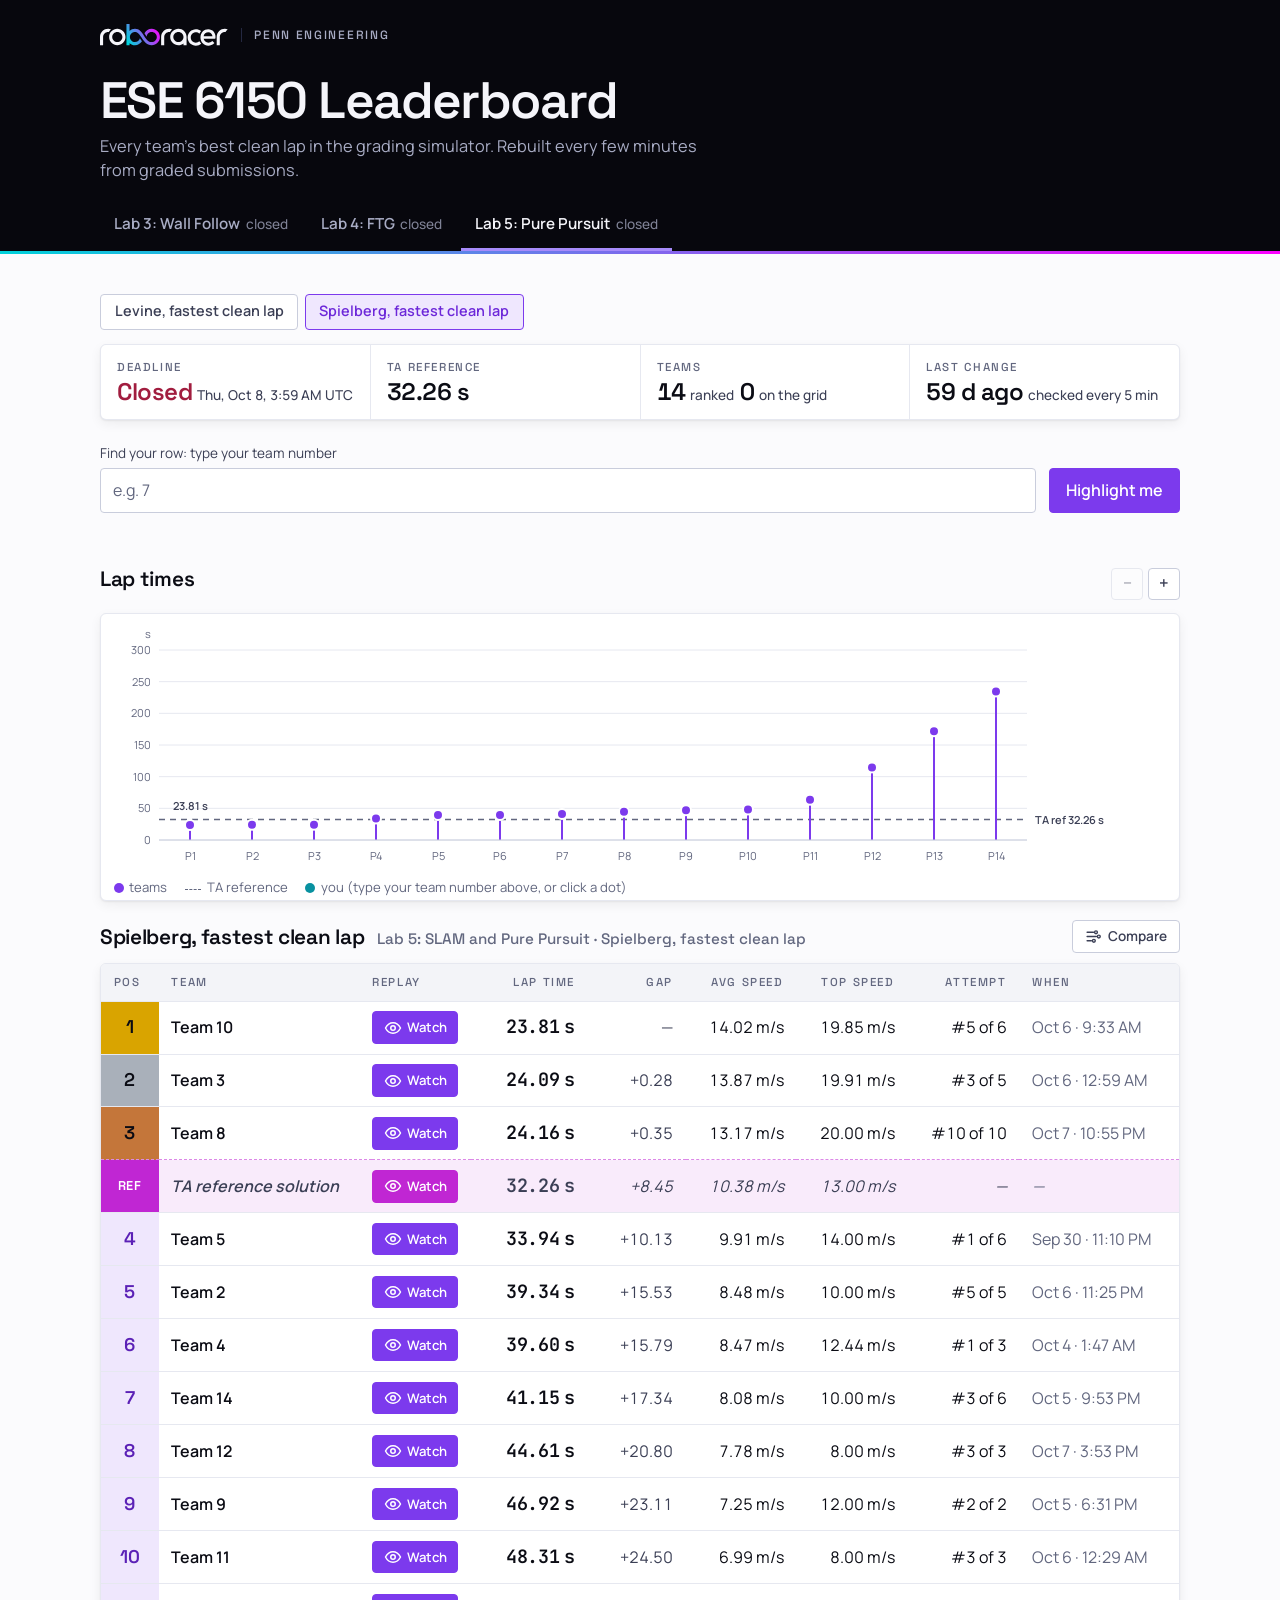
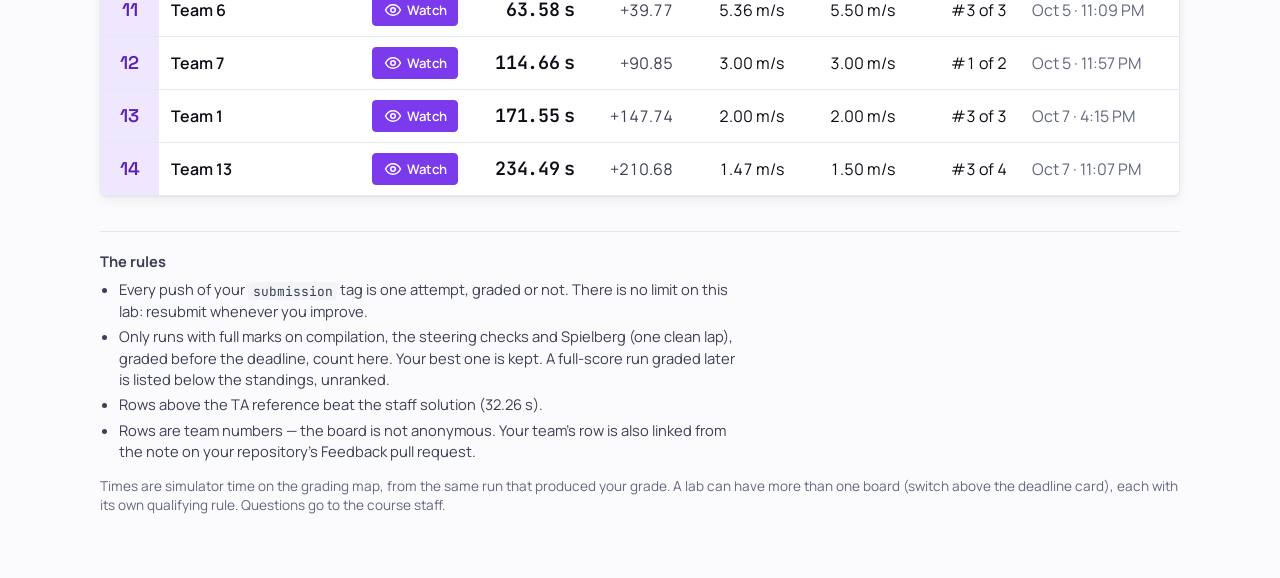
==== docs/index.html @ c7076790 "Boards: drop the extra-credit line (credit is only for the races)" ====
<!doctype html>
<html lang="en">
<head>
<meta charset="utf-8">
<meta name="viewport" content="width=device-width, initial-scale=1">
<title>ESE 6150 Leaderboard</title>
<meta name="description" content="Live lap-time leaderboard for the ESE 6150 Roboracer labs: each team's best clean lap in the grading simulator, with the TA reference.">
<meta name="color-scheme" content="light dark">
<meta name="theme-color" content="#07070d">
<link rel="icon" type="image/png" sizes="96x96" href="assets/favicon.png">
<link rel="icon" type="image/svg+xml" href="assets/logo-square.svg">
<meta property="og:type" content="website">
<meta property="og:title" content="ESE 6150 Leaderboard">
<meta property="og:description" content="Live lap-time leaderboard for the ESE 6150 RoboRacer labs.">
<meta property="og:url" content="https://roboracer-class.github.io/leaderboard/">
<meta property="og:image" content="https://roboracer-class.github.io/leaderboard/assets/og.png">
<meta property="og:image:width" content="1200">
<meta property="og:image:height" content="630">
<meta name="twitter:card" content="summary_large_image">
<link rel="preconnect" href="https://fonts.googleapis.com">
<link rel="preconnect" href="https://fonts.gstatic.com" crossorigin>
<link href="https://fonts.googleapis.com/css2?family=Space+Grotesk:wght@500;600;700&family=Manrope:wght@400;500;600;700&family=JetBrains+Mono:wght@500;600&display=swap" rel="stylesheet">
<link rel="stylesheet" href="replay.css">
<style>
  :root {
    /* Palette, type and radii follow roboracer.ai (roboracer-site src/index.css):
       ink/paper bases, violet as the one accent, the logo's cyan -> magenta
       gradient only on the logo and the masthead rule. */
    --bg: #fbfbfd;
    --surface: #ffffff;
    --surface-2: #f3f4f8;
    --ink: #0b0c14;
    --ink-2: #3b3f55;
    --ink-3: #62677f;
    --line: #e6e8f0;
    --line-strong: #c9cddc;
    --accent: #7c3aed;
    --accent-tint: #efe7fe;
    --accent-ink: #6d28d9;
    --on-accent: #ffffff;
    --me: #0891a0;             /* the logo's cyan, deepened to read on paper */
    --me-tint: #d8f6f8;
    --me-ink: #0b6470;
    --danger-ink: #a11d3f;
    --chart-dot: #7c3aed;      /* every driver */
    --rank-ink: #5b21b6;       /* position cells: a wash of the violet for the field... */
    --gold: #d9a400;           /* ...solid medals for the top three... */
    --silver: #a9b0ba;
    --bronze: #c4763a;
    --medal-ink: #0b0c14;
    --ref: #c026d3;            /* ...and the logo's magenta for the TA reference row */
    --ref-ink: #ffffff;
    --chart-ref: #62677f;      /* the TA reference rule */
    --chart-me: #0891a0;       /* the alias you highlighted */
    --mast-bg: #07070d;        /* the masthead is ink in both themes, like the site nav */
    --mast-ink: #f5f5fa;
    --mast-ink-2: #a8acc4;
    --mast-line: #242841;
    --mast-accent: #a78bfa;
    --logo-grad: linear-gradient(90deg, #00d1da 0%, #fc00ff 100%);
    --shadow: 0 1px 2px rgb(11 12 20 / .06), 0 4px 12px rgb(11 12 20 / .06);
    --radius: 6px;
    --radius-btn: 4px;
    --display: "Space Grotesk", ui-sans-serif, system-ui, sans-serif;
    --body: "Manrope", ui-sans-serif, system-ui, sans-serif;
    --mono: "JetBrains Mono", ui-monospace, "SF Mono", Menlo, Consolas, monospace;
    color-scheme: light dark;
  }
  @media (prefers-color-scheme: dark) {
    :root:not([data-theme="light"]) {
      --bg: #07070d;
      --surface: #0e0f1a;
      --surface-2: #171a2b;
      --ink: #f5f5fa;
      --ink-2: #a8acc4;
      --ink-3: #8287a3;
      --line: #1f2338;
      --line-strong: #343a5a;
      --accent: #8b5cf6;
      --accent-tint: #241a4a;
      --accent-ink: #c4b5fd;
      --on-accent: #ffffff;
      --me: #00d1da;
      --me-tint: #06323a;
      --me-ink: #7eeaf0;
      --danger-ink: #fda4af;
      --chart-dot: #a78bfa;
      --rank-ink: #c4b5fd;
      --gold: #e0b22a;
      --silver: #aab1ba;
      --bronze: #c98549;
      --medal-ink: #0b0c14;
      --ref: #e879f9;
      --ref-ink: #0b0c14;
      --chart-ref: #8287a3;
      --chart-me: #00d1da;
      --mast-bg: #0e0f1a;
      --shadow: 0 1px 2px rgb(0 0 0 / .4), 0 8px 24px -12px rgb(0 0 0 / .7);
    }
  }
  * { box-sizing: border-box; }
  html { background: var(--bg); }
  body {
    margin: 0;
    font-family: var(--body);
    font-size: 16px;
    line-height: 1.45;
    color: var(--ink);
    background: var(--bg);
    -webkit-font-smoothing: antialiased;
    accent-color: var(--accent);
    caret-color: var(--accent);
    scrollbar-color: var(--line-strong) transparent;
  }
  ::selection { background: var(--accent); color: var(--on-accent); }
  :focus-visible { outline: 2px solid var(--accent); outline-offset: 2px; border-radius: 4px; }
  a { color: inherit; text-decoration-thickness: 1px; text-underline-offset: .18em; }
  .wrap { width: min(1080px, 100% - 2rem); margin-inline: auto; }

  /* Masthead: ink in both themes, like the site nav. The logo gradient rule
     under it is the only ornament on the page. */
  .masthead {
    background: var(--mast-bg);
    color: var(--mast-ink);
    position: relative;
  }
  .masthead::after {
    content: "";
    display: block;
    height: 3px;
    background: var(--logo-grad);
  }
  .masthead .wrap { padding: 1.5rem 0 0; }
  .masthead :focus-visible { outline-color: var(--mast-accent); }
  .brand { display: inline-flex; flex-wrap: wrap; align-items: center; gap: .5rem .8rem; text-decoration: none; color: var(--mast-ink); }
  .brand .logo { display: block; height: 22px; width: auto; }
  .brand .course {
    font-family: var(--display); font-weight: 500; font-size: .75rem; line-height: 1.2;
    letter-spacing: .14em; text-transform: uppercase; color: var(--mast-ink-2);
    padding-left: .8rem; border-left: 1px solid var(--mast-line);
  }
  h1 {
    font-family: var(--display);
    font-weight: 600;
    font-size: clamp(2.1rem, 4.6vw, 3.2rem);
    line-height: 1;
    letter-spacing: -.03em;
    margin: 1.4rem 0 0;
    text-wrap: balance;
  }
  .lede { margin: .6rem 0 0; max-width: 62ch; color: var(--mast-ink-2); font-size: 1.02rem; }
  .tabs { display: flex; gap: .25rem; margin-top: 1.2rem; overflow-x: auto; scrollbar-width: none; }
  .tabs::-webkit-scrollbar { display: none; }
  .tab {
    appearance: none; border: 0; background: transparent; color: var(--mast-ink-2);
    font: inherit; font-weight: 600; font-size: .95rem; padding: .7rem .9rem .8rem;
    border-bottom: 3px solid transparent; cursor: pointer; white-space: nowrap;
  }
  .tab:hover { color: var(--mast-ink); }
  .tab[aria-selected="true"] { color: var(--mast-ink); border-bottom-color: var(--mast-accent); }
  .tab .state { font-weight: 500; color: var(--mast-ink-2); opacity: .75; margin-left: .35rem; font-size: .85rem; }
  .switch { display: flex; flex-wrap: wrap; gap: .4rem; margin: 1rem 0 .9rem; }
  .switch button {
    appearance: none; font: inherit; font-weight: 600; font-size: .9rem; cursor: pointer;
    padding: .4rem .85rem; border-radius: var(--radius-btn); border: 1px solid var(--line-strong);
    background: var(--surface); color: var(--ink-2);
  }
  .switch button:hover { color: var(--ink); }
  .switch button[aria-selected="true"] { background: var(--accent-tint); border-color: var(--accent); color: var(--accent-ink); }

  main .wrap { padding: 1.5rem 0 3rem; }

  /* Status strip */
  .status {
    display: grid; grid-template-columns: repeat(auto-fit, minmax(190px, 1fr)); gap: 1px;
    background: var(--line); border: 1px solid var(--line); border-radius: var(--radius);
    overflow: hidden; box-shadow: var(--shadow);
  }
  .status > div { background: var(--surface); padding: .85rem 1rem; }
  .status .k { font-family: var(--display); font-weight: 500; font-size: .72rem; letter-spacing: .14em; text-transform: uppercase; color: var(--ink-3); margin: 0; }
  .status .v {
    margin: .15rem 0 0; font-family: var(--display); font-weight: 600; font-size: 1.5rem;
    line-height: 1.15; letter-spacing: -.02em; font-variant-numeric: tabular-nums;
  }
  .status .v small { font-family: var(--body); font-weight: 500; font-size: .85rem; letter-spacing: 0; color: var(--ink-2); margin-left: .3rem; }
  .status .closed .v { color: var(--danger-ink); }

  /* Find me */
  .find { margin-top: 1.5rem; display: flex; flex-wrap: wrap; gap: .6rem .8rem; align-items: end; }
  .find label { display: block; font-size: .85rem; color: var(--ink-2); margin-bottom: .3rem; }
  .find .field { flex: 1 1 260px; }
  .find input {
    width: 100%; font: inherit; padding: .6rem .75rem; border-radius: var(--radius-btn);
    border: 1px solid var(--line-strong); background: var(--surface); color: var(--ink);
  }
  .find input::placeholder { color: var(--ink-3); }
  .btn {
    font: inherit; font-weight: 600; padding: .6rem 1rem; border-radius: var(--radius-btn); cursor: pointer;
    border: 1px solid var(--accent); background: var(--accent); color: var(--on-accent);
    transition: background-color 180ms, border-color 180ms;
  }
  .btn:hover { background: var(--accent-ink); border-color: var(--accent-ink); }
  .btn.quiet:hover { background: transparent; border-color: var(--ink-3); color: var(--ink); }
  .btn.quiet { background: transparent; color: var(--ink-2); border-color: var(--line-strong); }
  .find-msg { flex-basis: 100%; margin: 0; font-size: .92rem; color: var(--ink-2); min-height: 1.3em; }
  .find-msg.ok { color: var(--me-ink); }

  /* Board */
  .chart { margin-top: 1.4rem; position: relative; }
  .chart-card { background: var(--surface); border: 1px solid var(--line); border-radius: var(--radius); box-shadow: var(--shadow); padding: .6rem .6rem .2rem; }
  .chart-scroll { overflow-x: auto; }
  .chart-head { display: flex; align-items: center; justify-content: space-between; gap: 1rem; margin-bottom: .6rem; }
  .chart-head h2 { margin: 0; }
  .zoom { display: flex; gap: .3rem; }
  .zoom button {
    font: inherit; font-weight: 600; font-size: 1.05rem; line-height: 1; width: 2rem; height: 2rem; cursor: pointer;
    border-radius: var(--radius-btn); border: 1px solid var(--line-strong); background: var(--surface); color: var(--ink-2);
  }
  .zoom button:hover:not(:disabled) { color: var(--ink); border-color: var(--accent); }
  .zoom button:disabled { opacity: .4; cursor: default; }
  .chart svg { display: block; font-family: var(--body); }
  .chart .hit { fill: transparent; cursor: pointer; outline: none; }
  .chart .hit:focus-visible + .mark circle, .chart .mark.hot circle { r: 7; }
  .chart .axis text, .chart .lbl { font-size: 11px; fill: var(--ink-3); }
  .chart .lbl.ink { fill: var(--ink); font-weight: 600; font-size: 12px; paint-order: stroke; stroke: var(--surface); stroke-width: 5px; stroke-linejoin: round; }
  .chart .lbl.ink2 { fill: var(--ink-2); font-weight: 600; font-size: 11px; }
  .chart .key { display: flex; flex-wrap: wrap; gap: .4rem 1.1rem; margin: .5rem .2rem 0; font-size: .82rem; color: var(--ink-3); }
  .chart .key i { display: inline-block; width: 10px; height: 10px; border-radius: 50%; margin-right: .35rem; vertical-align: -1px; }
  .chart .key i.line { width: 16px; height: 0; border-top: 1.5px dashed var(--chart-ref); border-radius: 0; vertical-align: 2px; }
  .chart .tip {
    position: absolute; z-index: 2; pointer-events: none; transform: translate(-50%, calc(-100% - 12px));
    background: var(--ink); color: var(--bg); padding: .4rem .65rem; border-radius: var(--radius-btn); font-size: .82rem; line-height: 1.35; white-space: nowrap;
    box-shadow: var(--shadow);
  }
  .chart .tip strong { display: block; font-family: var(--mono); font-size: 1rem; font-variant-numeric: tabular-nums; }
  .board { margin-top: 1.2rem; }
  .board h2, .grid h2, .chart h2 {
    font-family: var(--display); font-weight: 600; font-size: 1.3rem;
    letter-spacing: -.015em; margin: 0 0 .6rem;
  }
  .board-head { display: flex; align-items: center; justify-content: space-between; gap: .5rem 1rem; margin-bottom: .6rem; }
  .board-head h2 { margin: 0; }
  .board h2 span, .grid h2 span, .chart h2 span { color: var(--ink-3); font-weight: 500; font-size: .95rem; letter-spacing: 0; margin-left: .5rem; }
  .table-wrap {
    overflow-x: auto; border: 1px solid var(--line); border-radius: var(--radius);
    background: var(--surface); box-shadow: var(--shadow);
  }
  table { border-collapse: collapse; width: 100%; min-width: 560px; }
  th, td { padding: .62rem .8rem; text-align: left; border-top: 1px solid var(--line); vertical-align: middle; }
  thead th {
    border-top: 0; font-family: var(--display); font-size: .72rem; text-transform: uppercase; letter-spacing: .14em;
    color: var(--ink-3); font-weight: 500; background: var(--surface-2);
  }
  td.num, th.num { text-align: right; font-variant-numeric: tabular-nums; white-space: nowrap; }
  td.rank { width: 3.6rem; text-align: center; font-family: var(--display); font-weight: 600; font-size: 1.15rem; }
  td.alias { font-weight: 600; }
  td.time { font-family: var(--mono); font-weight: 600; font-size: 1.15rem; letter-spacing: -.01em; word-spacing: -.35em; }
  td.gap { color: var(--ink-2); }
  td.when { color: var(--ink-3); white-space: nowrap; }
  tbody tr td.rank { background: color-mix(in srgb, var(--chart-dot) 12%, var(--surface)); color: var(--rank-ink); }
  tbody tr:hover td:not(.rank) { background: color-mix(in srgb, var(--accent) 5%, var(--surface)); }
  tbody tr.ref:hover td:not(.rank) { background: color-mix(in srgb, var(--ref) 12%, var(--surface)); }
  tbody tr.me:hover td:not(.rank) { background: var(--me-tint); }
  tr.rank-1 td.rank { background: var(--gold); color: var(--medal-ink); }
  tr.rank-2 td.rank { background: var(--silver); color: var(--medal-ink); }
  tr.rank-3 td.rank { background: var(--bronze); color: var(--medal-ink); }
  tr.ref { color: var(--ink-2); }
  tr.ref td { background: color-mix(in srgb, var(--ref) 9%, var(--surface)); border-top: 1px dashed color-mix(in srgb, var(--ref) 55%, var(--surface)); border-bottom: 1px dashed color-mix(in srgb, var(--ref) 55%, var(--surface)); font-style: italic; }
  tr.ref td.rank { background: var(--ref); color: var(--ref-ink); font-style: normal; font-size: .8rem; letter-spacing: .06em; }
  tr.ref td.time { font-style: normal; }
  tr.late { color: var(--ink-2); }
  tr.late td.rank { background: var(--surface-2); color: var(--ink-3); }
  tbody tr.late-head td, tbody tr.late-head:hover td { background: var(--surface-2); color: var(--ink-2); font-size: .85rem; border-top: 1px solid var(--line-strong); }
  tr.late-head strong { font-family: var(--display); font-size: .72rem; text-transform: uppercase; letter-spacing: .14em; color: var(--ink); margin-right: .6rem; }
  .pill.late { background: transparent; color: var(--ink-2); border: 1px dashed var(--line-strong); }
  tr.me td { background: var(--me-tint); }
  tr.me td:first-child { box-shadow: inset 3px 0 0 var(--me); }
  .pill {
    display: inline-block; font-size: .72rem; font-weight: 700; letter-spacing: .06em; text-transform: uppercase;
    padding: .12rem .45rem; border-radius: 999px; margin-left: .5rem; vertical-align: middle;
  }
  .pill.you { background: var(--me); color: var(--medal-ink); }
  .pill.locked { background: var(--surface-2); color: var(--ink-2); border: 1px solid var(--line-strong); }
  @keyframes land { 0% { transform: scale(.4); opacity: 0; } 100% { transform: scale(1); opacity: 1; } }
  .just-found .pill.you { animation: land .7s cubic-bezier(.16, 1, .3, 1) both; }
  @media (prefers-reduced-motion: reduce) { .just-found .pill.you { animation: none; } }
  .empty { padding: 1.4rem 1rem; color: var(--ink-2); }
  .empty strong { color: var(--ink); }
  @media (max-width: 700px) {
    .col-avg, .col-top, .col-when, .col-best { display: none; }   /* best = the faster of the two race laps */
    td.alias { white-space: nowrap; }
    table.race .gap { display: none; }                        /* both laps fit a phone; the gap does not */
    table { min-width: 0; }
    th, td { padding: .5rem .35rem; }
    th:first-child, td:first-child { padding-left: .3rem; }
    th:last-child, td:last-child, th:nth-last-child(2), td:nth-last-child(2) { padding-right: .6rem; }
    thead th { font-size: .66rem; letter-spacing: .08em; }
    td.rank { width: 2.3rem; font-size: 1rem; }
    td.alias { font-size: .95rem; }
    td.time { font-size: .92rem; }
    td.num { font-size: .9rem; }
    td.time.num { font-size: .92rem; }
    .status { grid-template-columns: repeat(2, 1fr); }
    .status .v { font-size: 1.3rem; }
  }

  /* On the grid */
  .grid { margin-top: 1.6rem; }
  .chips { display: flex; flex-wrap: wrap; gap: .45rem; margin: 0; padding: 0; list-style: none; }
  .chips li {
    border: 1px solid var(--line-strong); border-radius: 999px; padding: .3rem .7rem;
    font-size: .92rem; background: var(--surface);
  }
  .chips li.me { border-color: var(--me); background: var(--me-tint); box-shadow: 0 0 0 1px var(--me); }
  .chips li span { color: var(--ink-3); margin-left: .35rem; }
  .grid p { color: var(--ink-2); margin: .3rem 0 .7rem; }

  /* Rules */
  .rules { margin-top: 2.2rem; padding-top: 1.2rem; border-top: 1px solid var(--line); color: var(--ink-2); font-size: .92rem; }
  .rules ul { padding-left: 1.2rem; margin: .4rem 0 0; max-width: 72ch; }
  .rules code { font-family: var(--mono); font-size: .88em; background: var(--surface-2); padding: .05em .35em; border-radius: 4px; }
  .rules li + li { margin-top: .25rem; }
  .rules .fine { margin-top: .9rem; color: var(--ink-3); font-size: .85rem; }
  .terms { margin: 1rem 0 0; color: var(--ink-3); font-size: .85rem; }
  .terms a[aria-current] { color: var(--ink); font-weight: 600; text-decoration: none; }
  .notice { margin: 1rem 0 0; padding: .8rem 1rem; border: 1px solid var(--line-strong); border-radius: var(--radius); background: var(--surface); color: var(--ink-2); }
  .hidden { display: none !important; }
</style>
</head>
<body>
<header class="masthead">
  <div class="wrap">
    <!-- wordmark: roboracer-site public/logos/logo-white-gradient.svg, letters on currentColor -->
    <a class="brand" href="https://roboracer.ai/" aria-label="RoboRacer home">
      <svg class="logo" viewBox="0 0 151 26" fill="none" xmlns="http://www.w3.org/2000/svg" role="img" aria-label="RoboRacer"><path d="M34.9272 0.00153762H31.2692V25.0617H34.9272V22.6154C36.6309 24.1361 38.8743 25.0617 41.3291 25.0617C44.8279 25.0617 47.8955 23.1997 49.5984 20.4196C48.8196 19.3556 48.0915 18.2393 47.3673 17.1291L47.179 16.84C46.5293 19.4578 44.1598 21.4022 41.3291 21.4022C38.0232 21.4022 35.3439 18.7075 35.3439 15.3901C35.3439 12.0726 38.0232 9.39334 41.3291 9.39334H41.3498V9.38334C44.7188 9.37643 46.8553 12.6523 49.0572 16.0282C51.9563 20.4719 54.9463 25.0548 61.149 25.0548V25.0579H61.1698C66.4869 25.0579 70.8145 20.7264 70.8145 15.3939C70.8145 10.0614 66.4869 5.72457 61.1698 5.72457C57.4057 5.72457 54.1375 7.87955 52.536 11.0178C52.9666 11.6498 53.3871 12.2956 53.8092 12.9429C54.2536 13.6233 54.701 14.3099 55.1577 14.9657C55.3783 11.8489 57.9823 9.38411 61.1698 9.38411C64.3573 9.38411 67.155 12.0788 67.155 15.3962C67.155 18.7136 64.4757 21.3914 61.1698 21.3914H61.149V21.3945C56.9152 21.3945 54.4804 17.6611 52.1193 14.0423C49.367 9.82234 46.6946 5.72688 41.3483 5.73687V5.72688H41.3275C38.8727 5.72688 36.6293 6.65099 34.9256 8.16862V0L34.9272 0.00153762Z" fill="url(#rr-logo-grad)"/><path fill-rule="evenodd" clip-rule="evenodd" d="M113.305 25.6798C115.627 25.6798 117.954 24.8457 119.622 23.3734L117.404 20.4565C116.42 21.3845 114.87 22.0218 113.289 22.0218C110.102 22.0218 107.262 19.4825 107.262 15.9544C107.262 12.4555 110.086 9.88692 113.289 9.88692C114.854 9.88692 116.388 10.4935 117.341 11.4046L119.393 8.3516C117.74 6.99849 115.523 6.22738 113.289 6.22738C108.081 6.22738 103.604 10.4189 103.604 15.9544C103.604 21.5052 108.096 25.6814 113.304 25.6814L113.306 25.6798H113.305ZM3.658 22.9721V25.0633H0V14.9864H0.00999455C0.226799 9.85002 4.46603 5.72919 9.64474 5.72919C10.851 5.72919 12.0073 5.94984 13.0721 6.355C12.7715 6.60102 12.484 6.86088 12.208 7.13458C11.5191 7.82189 10.9148 8.59532 10.4136 9.43563C10.1621 9.40334 9.9046 9.38642 9.64474 9.38642C6.33885 9.38642 3.65954 12.0811 3.65954 15.3985V22.9713H3.658V22.9721ZM20.4727 25.0633C25.7898 25.0633 30.1159 20.7318 30.1159 15.3993C30.1159 10.0668 25.7882 5.72996 20.4727 5.72996C15.1571 5.72996 10.788 10.073 10.788 15.3993C10.788 20.7256 15.131 25.0633 20.4727 25.0633ZM20.4727 21.3945C17.1407 21.3945 14.4452 18.7152 14.4452 15.3993C14.4452 12.0826 17.1399 9.38719 20.4727 9.38719C23.8055 9.38719 26.4579 12.0819 26.4579 15.3993C26.4579 18.7167 23.7786 21.3945 20.4727 21.3945ZM141.584 22.9721V25.0633H137.926V14.9864H137.936C138.152 9.85002 142.392 5.72919 147.57 5.72919C148.777 5.72919 149.933 5.94984 150.998 6.355C150.697 6.60102 150.41 6.86088 150.134 7.13458C149.445 7.82189 148.84 8.59532 148.339 9.43563C148.088 9.40334 147.83 9.38642 147.57 9.38642C144.264 9.38642 141.585 12.0811 141.585 15.3985V22.9713H141.584V22.9721ZM75.8901 22.9721V25.0633H72.2321V14.9864H72.2421C72.4589 9.85002 76.6982 5.72919 81.8769 5.72919C83.0831 5.72919 84.2394 5.94984 85.3042 6.355C85.0036 6.60102 84.7161 6.86088 84.4401 7.13458C83.7512 7.82189 83.147 8.59532 82.6457 9.43563C82.3943 9.40334 82.1367 9.38642 81.8769 9.38642C78.571 9.38642 75.8917 12.0811 75.8917 15.3985V22.9713H75.8901V22.9721ZM102.332 14.9864H102.322C102.105 9.85002 97.8659 5.72919 92.6871 5.72919C87.5084 5.72919 83.0024 10.0722 83.0024 15.3985C83.0024 20.731 87.3454 25.0625 92.6871 25.0625C94.9459 25.0625 97.0271 24.2798 98.6723 22.9713V25.0625H102.33V14.9857H102.332V14.9864ZM92.6887 21.3953C89.3567 21.3953 86.6612 18.716 86.6612 15.4001C86.6612 12.0842 89.3559 9.38796 92.6887 9.38796C96.0215 9.38796 98.6739 12.0826 98.6739 15.4001C98.6739 18.7175 95.9946 21.3953 92.6887 21.3953ZM136.514 15.2286C136.514 10.5696 133.203 6.28965 127.968 6.28965C122.733 6.28965 118.759 10.389 118.759 15.9705C118.759 21.5521 122.858 25.6245 128.03 25.6245C130.337 25.6245 133.233 24.775 135.223 22.5985L132.752 20.1467C131.296 21.5206 129.502 22.0488 128.109 22.0488C125.362 22.0488 123.103 20.1782 122.481 17.442H136.09V17.4267L136.147 17.442C136.375 16.8047 136.515 16.1097 136.515 15.2294L136.513 15.2279L136.514 15.2286ZM127.985 9.85386C130.871 9.85386 132.581 11.932 132.95 14.559H122.436C122.979 11.7659 125.213 9.85386 127.986 9.85386H127.985Z" fill="currentColor"/><defs><linearGradient id="rr-logo-grad" x1="33.8023" y1="22.6248" x2="67.0782" y2="1.49995" gradientUnits="userSpaceOnUse"><stop stop-color="#00D1DA"/><stop offset="1" stop-color="#FC00FF"/></linearGradient></defs></svg>
      <span class="course">Penn Engineering</span>
    </a>
    <h1>ESE 6150 Leaderboard</h1>
    <p class="lede" id="lede">Best clean lap in the grading simulator. Rebuilt every few minutes from graded submissions.</p>
    <nav class="tabs" id="tabs" aria-label="Labs"></nav>
  </div>
</header>
<main>
  <div class="wrap">
    <p class="notice hidden" id="notice"></p>
    <div class="switch hidden" id="switch" role="tablist" aria-label="Boards of this lab"></div>
    <section class="status" id="status" aria-live="polite"></section>

    <section class="find" aria-labelledby="find-label">
      <div class="field">
        <label id="find-label" for="find-input">Find your row: type the alias from the note in your repository's Feedback pull request</label>
        <input id="find-input" list="alias-list" placeholder="e.g. Turbo Falcon 42" autocomplete="off" spellcheck="false">
        <datalist id="alias-list"></datalist>
      </div>
      <button class="btn" id="find-btn" type="button">Highlight me</button>
      <button class="btn quiet hidden" id="forget-btn" type="button">Forget</button>
      <p class="find-msg" id="find-msg" aria-live="polite"></p>
    </section>

    <section class="chart hidden" id="chart" aria-labelledby="chart-title">
      <div class="chart-head">
        <h2 id="chart-title">Lap times <span id="chart-sub"></span></h2>
        <div class="zoom" role="group" aria-label="Chart zoom">
          <button type="button" id="zoom-out" aria-label="Zoom out: every entry, axis from zero" title="Zoom out">−</button>
          <button type="button" id="zoom-in" aria-label="Zoom in: fewer entries, axis fitted to them" title="Zoom in">+</button>
        </div>
      </div>
      <div class="chart-card">
        <div class="chart-scroll" id="chart-scroll"></div>
        <p class="key" id="chart-key"></p>
      </div>
      <div class="tip hidden" id="chart-tip" role="status" aria-live="polite"></div>
    </section>

    <section class="board" aria-labelledby="board-title">
      <div class="board-head"><h2 id="board-title">Standings</h2><div id="board-tools"></div></div>
      <div class="table-wrap" id="board"></div>
    </section>

    <section class="grid hidden" id="grid" aria-labelledby="grid-title">
      <h2 id="grid-title">On the grid <span id="grid-count"></span></h2>
      <p id="grid-note">Drivers who have submitted but have no qualifying run before the deadline yet.</p>
      <ul class="chips" id="grid-list"></ul>
    </section>

    <footer class="rules" id="rules"></footer>
    <p class="fine terms hidden" id="terms"></p>
  </div>
</main>

<script src="replay.js"></script>
<script>
(function () {
  "use strict";
  const $ = (id) => document.getElementById(id);
  const params = new URLSearchParams(location.search);
  const STORE = "ese6150-leaderboard-alias";
  // ?term=<label> shows an archived term: the rebuild moves a finished term to data/archive/<label>/
  const TERM = /^[a-z0-9-]{1,80}$/.test(params.get("term") || "") ? params.get("term") : "";
  const DATA = TERM ? `data/archive/${TERM}/` : "data/";
  window.RR_DATA_BASE = DATA;                                   // replay.js reads recordings from the same place
  const state = { index: null, docs: {}, slug: params.get("lab"), me: "", justFound: false, pick: {} };
  const labOf = (l) => l.assignment || l.slug;                 // boards of one lab share an assignment
  // tab label: `tab:` in the lab's grader config (published as tab_title), else the lab's full name
  const labName = (l) => l.tab_title || l.lab_title || String(l.title).split(" · ")[0];

  try { state.me = params.get("me") || localStorage.getItem(STORE) || ""; } catch (e) { state.me = params.get("me") || ""; }
  if (params.get("me")) state.justFound = true;

  const esc = (s) => String(s).replace(/[&<>"']/g, (c) => ({ "&": "&amp;", "<": "&lt;", ">": "&gt;", '"': "&quot;", "'": "&#39;" }[c]));
  // digits after the point: 2 for simulator times, or the board's `metric.decimals` (render() sets it)
  let places = 2;
  const fixed = (v) => (Math.round(v * 10 ** places + 1e-6) / 10 ** places).toFixed(places);   // 8.2005 -> 8.201, not 8.200
  const fmtValue = (v, unit) => fixed(v) + (unit ? " " + unit : "");
  const fmtGap = (v, leader, dir) => {
    const d = dir === "lower" ? v - leader : leader - v;
    return d === 0 ? "—" : (d > 0 ? "+" : "−") + fixed(Math.abs(d));
  };
  const fmtWhen = (iso) => {
    const d = new Date(iso);
    return d.toLocaleDateString(undefined, { month: "short", day: "numeric" }) + " · " +
      d.toLocaleTimeString(undefined, { hour: "numeric", minute: "2-digit" });
  };
  // a calendar day ("2026-10-07") read at local noon, so no time zone moves it to the day before
  const fmtDay = (day, opts) => new Date(day + "T12:00:00").toLocaleDateString(undefined, opts || { month: "short", day: "numeric" });
  const fmtDeadline = (iso) => new Date(iso).toLocaleString(undefined, { weekday: "short", month: "short", day: "numeric", hour: "numeric", minute: "2-digit", timeZoneName: "short" });
  const countdown = (iso) => {
    let s = Math.max(0, (new Date(iso) - Date.now()) / 1000);
    const d = Math.floor(s / 86400); s -= d * 86400;
    const h = Math.floor(s / 3600); s -= h * 3600;
    const m = Math.floor(s / 60);
    if (d > 0) return `${d}d ${String(h).padStart(2, "0")}h`;
    if (h > 0) return `${h}h ${String(m).padStart(2, "0")}m`;
    return `${m} min`;
  };
  const ago = (iso) => {
    const m = Math.round((Date.now() - new Date(iso)) / 60000);
    if (m < 1) return "just now";
    if (m < 60) return `${m} min ago`;
    const h = Math.round(m / 60);
    return h < 48 ? `${h} h ago` : `${Math.round(h / 24)} d ago`;
  };
  const same = (a, b) => a && b && a.trim().toLowerCase() === b.trim().toLowerCase();
  // Team boards (`mode: team`) are keyed by team number and are not anonymous;
  // older individual boards keep their racing aliases. Absent => anonymous, so
  // a board published before this flag existed still reads correctly.
  const anon = (doc) => doc.anonymous !== false;
  // A hand-made board (`manual: true`, e.g. a race timed in person) has no grader behind it:
  // no deadline, attempts, submission times or TA reference.
  const manual = (doc) => doc.manual === true;
  const racer = (doc, n) => (anon(doc) ? (n === 1 ? "driver" : "drivers") : (n === 1 ? "team" : "teams"));

  const EYE = '<svg viewBox="0 0 24 24" width="18" height="18" aria-hidden="true" fill="none" stroke="currentColor" stroke-width="2" stroke-linecap="round" stroke-linejoin="round"><path d="M2 12s3.6-7 10-7 10 7 10 7-3.6 7-10 7-10-7-10-7z"/><circle cx="12" cy="12" r="3"/></svg>';
  const watchButton = (r, summary, label) =>
    `<button type="button" class="watch" data-replay="${esc(r.replay)}" data-name="${esc(r.alias)}" data-summary="${esc(summary)}" data-label="${esc(label)}" aria-label="Watch the run of ${esc(r.alias)}" title="Watch this run">${EYE}<span>Watch</span></button>`;

  async function fetchJSON(path) {
    const r = await fetch(path + "?t=" + Date.now(), { cache: "no-store" });
    if (!r.ok) throw new Error(`${path}: HTTP ${r.status}`);
    return r.json();
  }

  async function load(initial) {
    try {
      state.index = await fetchJSON(DATA + "index.json");
    } catch (err) {
      $("notice").textContent = "The board data could not be loaded right now. It rebuilds every few minutes; try again shortly.";
      $("notice").classList.remove("hidden");
      return;
    }
    const labs = state.index.labs || [];
    if (!labs.length) {
      $("notice").textContent = "No lab has a leaderboard yet. The first timed lab appears here once its grader is live.";
      $("notice").classList.remove("hidden");
      return;
    }
    if (!labs.some((l) => l.slug === state.slug)) {
      const open = labs.filter((l) => l.due && new Date(l.due) > Date.now()
        && !(l.available_from && new Date(l.available_from) > Date.now()));
      // nothing open: the latest tab that has started (the tabs run in date order), not one still to open
      const started = labs.filter((l) => !(l.available_from && new Date(l.available_from) > Date.now()));
      const pool = open.length ? open : started.length ? started : labs;
      state.slug = pool[open.length ? 0 : pool.length - 1].slug;
    }
    const lab = labs.find((l) => l.slug === state.slug);
    try {
      state.docs[state.slug] = await fetchJSON(DATA + lab.file);
    } catch (err) {
      $("notice").textContent = "This lab's data could not be loaded right now.";
      $("notice").classList.remove("hidden");
      return;
    }
    $("notice").classList.add("hidden");
    render();
    if (initial && state.me) locate(false);
  }

  function render() {
    const labs = state.index.labs;
    const doc = state.docs[state.slug];
    places = doc.metric.decimals || 2;
    renderTabs(labs);
    renderSwitch(labs);
    renderStatus(doc);
    renderChart(doc);
    renderBoard(doc);
    renderGrid(doc);
    renderRules(doc);
    renderCopy(doc);
    document.title = `${doc.title} · ESE 6150 Leaderboard`;
    $("forget-btn").classList.toggle("hidden", !state.me);
    if (state.me && !$("find-input").value) $("find-input").value = state.me;
  }

  function renderCopy(doc) {
    $("lede").textContent = manual(doc) ? doc.description || "" : anon(doc)
      ? "Every driver's best clean lap in the grading simulator, under a racing alias. Rebuilt every few minutes from graded submissions."
      : "Every team's best clean lap in the grading simulator. Rebuilt every few minutes from graded submissions.";
    $("find-label").textContent = anon(doc)
      ? "Find your row: type the alias from the note in your repository's Feedback pull request"
      : "Find your row: type your team number";
    $("find-input").placeholder = anon(doc) ? "e.g. Turbo Falcon 42" : "e.g. 7";
    $("grid-note").textContent =
      `${anon(doc) ? "Drivers" : "Teams"} who have submitted but have no qualifying run before the deadline yet.`;
  }

  function renderTabs(labs) {
    // one tab per lab; a lab with several boards gets a switch below the tabs
    const current = labs.find((l) => l.slug === state.slug);
    const seen = new Set();
    const groups = labs.filter((l) => !seen.has(labOf(l)) && seen.add(labOf(l)));
    $("tabs").innerHTML = groups.map((l) => {
      const closed = l.due && new Date(l.due) < Date.now();
      // a lab that is listed before it opens is neither open nor closed
      const opens = l.available_from && new Date(l.available_from) > Date.now()
        ? "opens " + new Date(l.available_from).toLocaleDateString(undefined, { month: "short", day: "numeric" }) : "";
      const selected = current && labOf(current) === labOf(l);
      const tag = l.manual ? (l.held_on ? fmtDay(l.held_on) : "final") : opens || (closed ? "closed" : "open");
      return `<button class="tab" role="tab" data-lab="${esc(labOf(l))}" aria-selected="${selected}" title="${esc(l.lab_title || l.title)}">${esc(labName(l))}<span class="state">${esc(tag)}</span></button>`;
    }).join("");
    $("tabs").querySelectorAll(".tab").forEach((b) => b.addEventListener("click", () => {
      const boards = labs.filter((l) => labOf(l) === b.dataset.lab);
      const remembered = boards.find((l) => l.slug === state.pick[b.dataset.lab]);
      switchLab((remembered || boards[0]).slug);
    }));
  }

  function renderSwitch(labs) {
    const current = labs.find((l) => l.slug === state.slug);
    const boards = current ? labs.filter((l) => labOf(l) === labOf(current)) : [];
    $("switch").classList.toggle("hidden", boards.length < 2);
    if (boards.length < 2) { $("switch").innerHTML = ""; return; }
    $("switch").innerHTML = boards.map((l) =>
      `<button type="button" role="tab" data-slug="${esc(l.slug)}" aria-selected="${l.slug === state.slug}">${esc(l.board_title || l.title)}</button>`).join("");
    $("switch").querySelectorAll("button").forEach((b) => b.addEventListener("click", () => switchLab(b.dataset.slug)));
  }

  async function switchLab(slug) {
    state.slug = slug;
    const picked = state.index.labs.find((l) => l.slug === slug);
    if (picked) state.pick[labOf(picked)] = slug;
    const url = new URL(location.href);
    url.searchParams.set("lab", slug);
    history.replaceState(null, "", url);
    if (!state.docs[slug]) {
      const lab = state.index.labs.find((l) => l.slug === slug);
      try { state.docs[slug] = await fetchJSON(DATA + lab.file); } catch (e) { return; }
    }
    render();
    if (state.me) locate(false);
  }

  function renderStatus(doc) {
    const closed = doc.due && new Date(doc.due) < Date.now();
    const notOpen = doc.available_from && new Date(doc.available_from) > Date.now();
    const unit = doc.metric.unit;
    const parts = [];
    if (manual(doc)) {
      const best = (doc.rows || []).filter((r) => r.extras && r.extras.best_s != null)
        .sort((a, b) => a.extras.best_s - b.extras.best_s)[0];
      if (doc.held_on) parts.push(`<div><p class="k">Race day</p><p class="v">${esc(fmtDay(doc.held_on, { month: "short", day: "numeric", year: "numeric" }))}<small>${esc(doc.where || "")}</small></p></div>`);
      if (doc.rows.length) parts.push(`<div><p class="k">Winner</p><p class="v">${esc(doc.rows[0].alias)}<small>${esc(fmtValue(doc.rows[0].metric, unit))} ${esc(doc.metric.label.toLowerCase())}</small></p></div>`);
      if (best) parts.push(`<div><p class="k">Fastest lap</p><p class="v">${esc(fmtValue(best.extras.best_s, unit))}<small>${esc(best.alias)}</small></p></div>`);
      parts.push(`<div><p class="k">Teams</p><p class="v">${doc.rows.length}<small>ranked</small></p></div>`);
      $("status").innerHTML = parts.join("");
      return;
    }
    if (notOpen) {
      parts.push(`<div><p class="k">Opens</p><p class="v">${esc(countdown(doc.available_from))}<small>${esc(fmtDeadline(doc.available_from))}</small></p></div>`);
    } else if (closed) {
      parts.push(`<div class="closed"><p class="k">Deadline</p><p class="v">Closed<small>${esc(fmtDeadline(doc.due))}</small></p></div>`);
    } else if (doc.due) {
      parts.push(`<div><p class="k">Closes in</p><p class="v">${esc(countdown(doc.due))}<small>${esc(fmtDeadline(doc.due))}</small></p></div>`);
    }
    parts.push(`<div><p class="k">TA reference</p><p class="v">${doc.reference ? esc(fmtValue(doc.reference.metric, unit)) : "—"}</p></div>`);
    parts.push(`<div><p class="k">${anon(doc) ? "Drivers" : "Teams"}</p><p class="v">${doc.rows.length}<small>ranked</small>${(doc.late || []).length ? ` ${doc.late.length}<small>late</small>` : ""} ${doc.unranked.length}<small>on the grid</small></p></div>`);
    parts.push(`<div><p class="k">Last change</p><p class="v">${esc(ago(doc.generated_at))}<small>checked every 5 min</small></p></div>`);
    $("status").innerHTML = parts.join("");
  }

  const niceStep = (raw) => {
    const pow = Math.pow(10, Math.floor(Math.log10(raw)));
    const f = raw / pow;
    return (f < 1.5 ? 1 : f < 3 ? 2 : f < 7 ? 5 : 10) * pow;
  };

  // Chart zoom: 1 = every entry on a zero-based axis. Zoomed in, the columns widen
  // (the chart scrolls sideways) and the time axis refits to the entries in view, so
  // a tight podium is not flattened by one slow lap at the far end of the board.
  const ZOOMS = [1, 1.6, 2.5, 4, 6.5];
  const chartView = { zoom: 0, slug: null, doc: null, frame: 0 };

  function renderChart(doc) {
    // one lollipop per ranked driver, left to right by position; height = the lap time
    const sec = $("chart"), tip = $("chart-tip"), scroller = $("chart-scroll");
    const rows = doc.rows || [];
    tip.classList.add("hidden");
    if (chartView.slug !== state.slug) { chartView.slug = state.slug; chartView.zoom = 0; scroller.scrollLeft = 0; }
    chartView.doc = doc;
    $("zoom-out").disabled = chartView.zoom === 0;
    $("zoom-in").disabled = chartView.zoom === ZOOMS.length - 1 || rows.length < 3;
    if (!rows.length) { sec.classList.add("hidden"); scroller.innerHTML = ""; return; }
    sec.classList.remove("hidden");
    const m = doc.metric, unit = m.unit || "";
    const ref = doc.reference ? doc.reference.metric : null;
    const n = rows.length, zoomed = chartView.zoom > 0;
    const padL = 48, padT = 26, padB = 30, plotH = 190;
    const padR = ref != null ? 132 : 18;          // the reference label lives past the last column
    const avail = scroller.clientWidth || 600;
    const col = Math.round(Math.max(28, Math.floor((avail - padL - padR) / n)) * ZOOMS[chartView.zoom]);   // >= 28px: the hit target
    const W = padL + n * col + padR, H = padT + plotH + padB;
    // the time axis: from zero over everyone, or fitted to the columns in view
    let lo = 0, hi = Math.max(...rows.map((r) => r.metric), ref || 0) * 1.08;
    if (zoomed) {
      const first = Math.max(0, Math.floor((scroller.scrollLeft - padL) / col));
      const last = Math.min(n - 1, Math.ceil((scroller.scrollLeft + avail - padL) / col) - 1);
      const seen = rows.slice(first, Math.max(first, last) + 1).map((r) => r.metric);
      const vmin = Math.min(...seen), vmax = Math.max(...seen), pad = Math.max((vmax - vmin) * 0.12, vmax * 0.01, 0.05);
      lo = Math.max(0, vmin - pad); hi = vmax + pad;
    }
    const step = niceStep(Math.max(hi - lo, 1e-6) / 5);
    lo = Math.floor(lo / step + 1e-9) * step;
    const top = Math.ceil(hi / step - 1e-9) * step;
    const y = (v) => padT + plotH - ((v - lo) / (top - lo)) * plotH;
    const x = (i) => padL + i * col + col / 2;
    const y0 = y(lo);
    const digits = step < 0.1 ? 2 : step < 1 ? 1 : 0;
    const colorOf = (r, me) => me ? "var(--chart-me)" : "var(--chart-dot)";
    const parts = [`<defs><clipPath id="plot-clip"><rect x="0" y="${padT - 12}" width="${W}" height="${plotH + 13}"/></clipPath></defs>`];
    // zoomed in, the axis numbers ride along at the left edge of the view (the chart
    // redraws on scroll); they are painted last, over whatever scrolls beneath them
    const ax = zoomed ? Math.min(scroller.scrollLeft, W - avail) : 0;
    const axis = [`<rect x="${ax}" y="0" width="${padL - 2}" height="${H}" fill="var(--surface)"/>`];
    for (let v = lo; v <= top + 1e-9; v += step) {
      const yy = y(v);
      parts.push(`<line x1="${padL}" x2="${W - padR}" y1="${yy}" y2="${yy}" stroke="var(--line)" stroke-width="1"/>`);
      axis.push(`<text class="axis" x="${ax + padL - 8}" y="${yy + 4}" text-anchor="end"><tspan class="lbl">${esc(v.toFixed(digits))}</tspan></text>`);
    }
    axis.push(`<text class="lbl" x="${ax + padL - 8}" y="${padT - 12}" text-anchor="end">${esc(unit)}</text>`);
    const refIn = ref != null && ref >= lo && ref <= top;
    if (refIn) {
      parts.push(`<line x1="${padL}" x2="${W - padR}" y1="${y(ref)}" y2="${y(ref)}" stroke="var(--chart-ref)" stroke-width="1.5" stroke-dasharray="6 5"/>`);
      parts.push(`<text class="lbl ink2" x="${W - padR + 8}" y="${y(ref) + 4}" text-anchor="start">TA ref ${esc(fmtValue(ref, unit))}</text>`);
    }
    const every = Math.max(1, Math.ceil(n / Math.max(4, Math.floor((W - padL - padR) / 60))));
    rows.forEach((r, i) => {
      const me = same(r.alias, state.me);
      const c = colorOf(r, me);
      const cx = x(i), cy = y(r.metric);
      let ly = cy - 12;                                        // a label never sits on the reference rule
      if (refIn && Math.abs(ly - y(ref)) < 10) ly = Math.min(ly, y(ref) - 10);
      if (i === 0 || (i + 1) % every === 0 || zoomed) {
        parts.push(`<text class="lbl" x="${cx}" y="${H - 10}" text-anchor="middle">P${r.rank}</text>`);
      }
      parts.push(`<rect class="hit" x="${padL + i * col}" y="${padT - 10}" width="${col}" height="${plotH + padB}" tabindex="0" role="img" data-i="${i}" aria-label="${esc(`P${r.rank} ${r.alias}: ${fmtValue(r.metric, unit)}`)}"/>`);
      // off a zero baseline a stem no longer measures anything: it fades to a guide
      parts.push(`<g class="mark${me ? " me" : ""}" data-i="${i}" pointer-events="none" clip-path="url(#plot-clip)">` +
        `<line x1="${cx}" x2="${cx}" y1="${y0}" y2="${cy}" stroke="${c}" stroke-width="2"${lo > 0 ? ' opacity=".3"' : ""}/>` +
        `<circle cx="${cx}" cy="${cy}" r="${me ? 6 : 5}" fill="${c}" stroke="var(--surface)" stroke-width="2"/>` +
        (me ? `<text class="lbl ink" x="${cx}" y="${ly}" text-anchor="middle">${esc(r.alias)} · ${esc(fmtValue(r.metric, unit))}</text>`
            : (zoomed && col >= 56) || (i === 0 && !(rows[1] && same(rows[1].alias, state.me) && col < 90))
              ? `<text class="lbl ink2" x="${cx}" y="${ly}" text-anchor="${col < 60 ? "start" : "middle"}">${esc(fmtValue(r.metric, unit))}</text>` : "") +
        `</g>`);
    });
    parts.push(`<line x1="${padL}" x2="${W - padR}" y1="${y0}" y2="${y0}" stroke="var(--line-strong)" stroke-width="1"/>`);
    parts.push(...axis);
    scroller.innerHTML = `<svg width="${W}" height="${H}" viewBox="0 0 ${W} ${H}" role="group" aria-label="Lap time per ranked ${racer(doc, 1)}">${parts.join("")}</svg>`;
    $("chart-sub").textContent = "";
    $("chart-key").innerHTML = `<span><i style="background:var(--chart-dot)"></i>${racer(doc, 2)}</span>` +
      (ref != null ? `<span><i class="line"></i>TA reference${refIn ? "" : ` (${esc(fmtValue(ref, unit))}, outside this view)`}</span>` : "") +
      `<span><i style="background:var(--chart-me)"></i>you (type your ${anon(doc) ? "alias" : "team number"} above, or click a dot)</span>` +
      (lo > 0 ? `<span>axis starts at ${esc(fmtValue(lo, unit))} and follows the entries in view: scroll sideways</span>` : "");

    const svg = scroller.querySelector("svg");
    const marks = svg.querySelectorAll(".mark");
    const show = (i) => {
      const r = rows[i];
      marks.forEach((g) => g.classList.toggle("hot", g.dataset.i === String(i)));
      const gap = rows[0].metric === r.metric ? "leader" : fmtGap(r.metric, rows[0].metric, m.direction) + " " + unit + " to P1";
      tip.textContent = "";
      const strong = document.createElement("strong"); strong.textContent = fmtValue(r.metric, unit);
      tip.append(strong, document.createTextNode(`P${r.rank} · ${r.alias}`), document.createElement("br"),
                 document.createTextNode(manual(doc) ? gap : `${gap} · attempt #${r.attempt} of ${r.used}`));
      const dot = svg.querySelector(`.mark[data-i="${i}"] circle`).getBoundingClientRect();
      const box = sec.getBoundingClientRect();
      tip.classList.remove("hidden");
      const half = tip.offsetWidth / 2 + 4;
      tip.style.left = `${Math.min(Math.max(dot.left - box.left + dot.width / 2, half), box.width - half)}px`;
      tip.style.top = `${dot.top - box.top}px`;
    };
    const hide = () => { tip.classList.add("hidden"); marks.forEach((g) => g.classList.remove("hot")); };
    svg.querySelectorAll(".hit").forEach((h) => {
      const i = Number(h.dataset.i);
      h.addEventListener("pointerenter", () => show(i));
      h.addEventListener("focus", () => show(i));
      h.addEventListener("pointerleave", hide);
      h.addEventListener("blur", hide);
      h.addEventListener("click", () => { $("find-input").value = rows[i].alias; locate(true); });
    });
  }

  function zoomChart(direction) {
    const scroller = $("chart-scroll"), svg = scroller.querySelector("svg");
    const next = Math.min(ZOOMS.length - 1, Math.max(0, chartView.zoom + direction));
    if (next === chartView.zoom || !chartView.doc) return;
    // keep the entry at the left edge where it is
    const before = svg ? scroller.scrollLeft / Math.max(1, svg.width.baseVal.value) : 0;
    chartView.zoom = next;
    renderChart(chartView.doc);
    const after = scroller.querySelector("svg");
    scroller.scrollLeft = next === 0 || !after ? 0 : before * after.width.baseVal.value;
    renderChart(chartView.doc);                     // the axis fits what that scroll position shows
  }
  $("zoom-in").addEventListener("click", () => zoomChart(1));
  $("zoom-out").addEventListener("click", () => zoomChart(-1));
  $("chart-scroll").addEventListener("scroll", () => {
    $("chart-tip").classList.add("hidden");
    if (chartView.zoom === 0 || chartView.frame) return;
    chartView.frame = requestAnimationFrame(() => { chartView.frame = 0; if (chartView.doc) renderChart(chartView.doc); });
  }, { passive: true });

  function renderBoard(doc) {
    const m = doc.metric;
    const extras = (m.extras || []).filter((x) => doc.rows.some((r) => r.extras && r.extras[x.key] != null));
    const rows = doc.rows.slice();
    const late = doc.late || [];
    const leader = rows.length ? rows[0].metric : (doc.reference ? doc.reference.metric : null);
    const entries = rows.map((r) => ({ kind: "row", r }));
    if (doc.reference) {
      let i = 0;
      while (i < entries.length && (m.direction === "lower" ? entries[i].r.metric <= doc.reference.metric : entries[i].r.metric >= doc.reference.metric)) i++;
      entries.splice(i, 0, { kind: "ref", r: { alias: "TA reference solution", metric: doc.reference.metric, extras: doc.reference.extras || {}, replay: doc.reference.replay } });
    }
    $("board-title").innerHTML = `${esc(doc.board_title)} <span>${esc(doc.title)}</span>`;
    $("board-tools").textContent = "";                      // replay.js puts the Compare button here
    let emptyNote = "";
    if (!rows.length) {
      const ref = doc.reference ? ` The TA reference is ${esc(fmtValue(doc.reference.metric, m.unit))}.` : "";
      emptyNote = `<p class="empty"><strong>No qualifying run yet.</strong> It takes ${esc(doc.requirement || "the full autograded score")}; the first ${racer(doc, 1)} to post one takes P1.${ref}</p>`;
      $("alias-list").innerHTML = doc.unranked.map((u) => `<option value="${esc(u.alias)}">`).join("");
      // the TA run stays watchable on an empty board: its row is the whole table
      if (!(doc.reference && doc.reference.replay) && !late.length) { $("board").innerHTML = emptyNote; return; }
    }
    const extraHead = extras.map((x) => `<th class="num col-${esc(x.key.split("_")[0])}">${esc(x.label)}</th>`).join("");
    // rows whose graded run was recorded get an eye button; replay.js plays it back
    const anyReplay = rows.concat(late).some((r) => r.replay) || !!(doc.reference && doc.reference.replay);
    const watchCell = (r, summary, label) => !anyReplay ? "" : `<td class="watch">${r.replay ? watchButton(r, summary, label) : ""}</td>`;
    const graded = !manual(doc);
    const head = `<thead><tr><th>Pos</th><th>${anon(doc) ? "Driver" : "Team"}</th>${anyReplay ? '<th class="watch">Replay</th>' : ""}<th class="num">${esc(m.label)}</th><th class="num gap">Gap</th>${extraHead}${graded ? '<th class="num col-attempt">Attempt</th><th class="col-when">When</th>' : ""}</tr></thead>`;
    const body = entries.map((e) => {
      const r = e.r;
      const extraCells = extras.map((x) => `<td class="num col-${esc(x.key.split("_")[0])}">${r.extras && r.extras[x.key] != null ? esc(fmtValue(r.extras[x.key], x.unit)) : "—"}</td>`).join("");
      if (e.kind === "ref") {
        return `<tr class="ref"><td class="rank">REF</td><td class="alias">${esc(r.alias)}</td>${watchCell(r, `TA reference · ${fmtValue(r.metric, m.unit)} · ${doc.board_title}`, `TA reference · ${fmtValue(r.metric, m.unit)}`)}<td class="num time">${esc(fmtValue(r.metric, m.unit))}</td><td class="num gap">${leader == null ? "—" : esc(fmtGap(r.metric, leader, m.direction))}</td>${extraCells}<td class="num col-attempt">—</td><td class="when col-when">—</td></tr>`;
      }
      const me = same(r.alias, state.me);
      const cls = [r.rank <= doc.podium ? "podium" : "", r.rank <= 3 ? `rank-${r.rank}` : "", me ? "me" : "", me && state.justFound ? "just-found" : ""].filter(Boolean).join(" ");
      return `<tr class="${cls}"${me ? ' id="me-row"' : ""}><td class="rank">${r.rank}</td><td class="alias">${esc(r.alias)}${me ? '<span class="pill you">you</span>' : ""}${r.locked ? '<span class="pill locked">locked</span>' : ""}</td>${watchCell(r, `P${r.rank} · ${fmtValue(r.metric, m.unit)} · ${doc.board_title}`, `P${r.rank} · ${r.alias} · ${fmtValue(r.metric, m.unit)}`)}<td class="num time">${esc(fmtValue(r.metric, m.unit))}</td><td class="num gap">${esc(fmtGap(r.metric, leader, m.direction))}</td>${extraCells}${graded ? `<td class="num col-attempt">#${r.attempt} of ${r.used}${doc.cap ? "/" + doc.cap : ""}</td><td class="when col-when">${esc(fmtWhen(r.at))}</td>` : ""}</tr>`;
    }).join("");
    // runs graded after the deadline: a time to compare and a run to watch, never a position
    const cols = (graded ? 6 : 4) + (anyReplay ? 1 : 0) + extras.length;
    const lateBody = !late.length ? "" : `<tr class="late-head"><td colspan="${cols}"><strong>After the deadline · unranked</strong> Full-score runs graded after the deadline. They take no position and earn no credit here.</td></tr>` +
      late.map((r) => {
        const extraCells = extras.map((x) => `<td class="num col-${esc(x.key.split("_")[0])}">${r.extras && r.extras[x.key] != null ? esc(fmtValue(r.extras[x.key], x.unit)) : "—"}</td>`).join("");
        const me = same(r.alias, state.me);
        const cls = ["late", me ? "me" : "", me && state.justFound ? "just-found" : ""].filter(Boolean).join(" ");
        return `<tr class="${cls}"${me ? ' id="me-row"' : ""}><td class="rank" aria-label="unranked">—</td><td class="alias">${esc(r.alias)}${me ? '<span class="pill you">you</span>' : ""}<span class="pill late">late</span>${r.locked ? '<span class="pill locked">locked</span>' : ""}</td>${watchCell(r, `Late · unranked · ${fmtValue(r.metric, m.unit)} · ${doc.board_title}`, `Late · ${r.alias} · ${fmtValue(r.metric, m.unit)}`)}<td class="num time">${esc(fmtValue(r.metric, m.unit))}</td><td class="num gap">—</td>${extraCells}<td class="num col-attempt">#${r.attempt} of ${r.used}${doc.cap ? "/" + doc.cap : ""}</td><td class="when col-when">${esc(fmtWhen(r.at))}</td></tr>`;
      }).join("");
    $("board").innerHTML = `${emptyNote}<table class="${[anyReplay ? "has-watch" : "", graded ? "" : "race"].join(" ").trim()}">${head}<tbody>${body}${lateBody}</tbody></table>`;
    if (window.RRReplay) RRReplay.attach($("board"), doc, $("board-tools"));
    state.justFound = false;
    const names = [...doc.rows.map((r) => r.alias), ...late.map((r) => r.alias), ...doc.unranked.map((u) => u.alias)].sort();
    $("alias-list").innerHTML = names.map((n) => `<option value="${esc(n)}">`).join("");
  }

  function renderGrid(doc) {
    const list = doc.unranked || [];
    $("grid").classList.toggle("hidden", !list.length);
    $("grid-count").textContent = list.length ? `${list.length}` : "";
    $("grid-list").innerHTML = list.map((u) => {
      const me = same(u.alias, state.me);
      return `<li class="${me ? "me" : ""}"${me ? ' id="me-row"' : ""}>${esc(u.alias)}${me ? '<span class="pill you">you</span>' : ""}<span>${u.used}${doc.cap ? "/" + doc.cap : ""} used${u.locked ? " · locked" : ""}</span></li>`;
    }).join("");
  }

  function renderRules(doc) {
    const unit = doc.metric.unit;
    if (manual(doc)) {
      $("rules").innerHTML = `
      <strong>How it was scored</strong>
      <ul>
        <li>Each team ran two timed laps. The standings rank the average of the two; the gap is to the winner's average.</li>
        <li>Each team's fastest single lap is listed too, but does not decide the order.</li>
        <li>Times were taken by the course staff on race day${doc.where ? ", " + esc(doc.where) : ""}. Questions go to the course staff.</li>
      </ul>`;
      return;
    }
    const capRules = doc.cap
      ? `<li>Every push of your <code>submission</code> tag is one attempt. You get ${doc.cap} attempts per lab, graded or not.</li>
        <li>After attempt ${doc.cap} your repository becomes read-only. Need to change anything after that, such as the video link in Submission.md? Ask a TA to unlock it.</li>`
      : `<li>Every push of your <code>submission</code> tag is one attempt, graded or not. There is no limit on this lab: resubmit whenever you improve.</li>`;
    $("rules").innerHTML = `
      <strong>The rules</strong>
      <ul>
        ${capRules}
        <li>Only runs with ${esc(doc.requirement || "the full autograded score")}, graded before the deadline, count here. Your best one is kept. A full-score run graded later is listed below the standings, unranked.</li>
        <li>Rows above the TA reference beat the staff solution${doc.reference ? " (" + esc(fmtValue(doc.reference.metric, unit)) + ")" : ""}.</li>
        ${anon(doc)
          ? `<li>Your alias is in the note on your repository's Feedback pull request. It never changes and nobody else can link it to you.</li>`
          : `<li>Rows are team numbers — the board is not anonymous. Your team's row is also linked from the note on your repository's Feedback pull request.</li>`}
      </ul>
      <p class="fine">Times are simulator time on the grading map, from the same run that produced your grade. A lab can have more than one board (switch above the deadline card), each with its own qualifying rule. Questions go to the course staff.</p>`;
  }

  function locate(announce) {
    const query = $("find-input").value.trim() || state.me;
    if (!query) { $("find-msg").textContent = ""; return; }
    const doc = state.docs[state.slug];
    // On a team board accept what a student actually types: 7, #7, team 7.
    const wanted = anon(doc) ? query : query.replace(/^\s*(?:#|team\s*)?([0-9]+)\s*$/i, "Team $1");
    const hitRow = doc.rows.concat(doc.late || []).find((r) => same(r.alias, wanted));
    const hitGrid = doc.unranked.find((u) => same(u.alias, wanted));
    if (!hitRow && !hitGrid) {
      $("find-msg").className = "find-msg";
      $("find-msg").textContent = anon(doc)
        ? `No driver called “${query}” on this lab's board yet. Check the alias in your Feedback PR note; it appears here after your first graded submission.`
        : manual(doc) ? `No team “${query}” in these results.`
        : `No team “${query}” on this lab's board yet. A team appears here after its first graded submission.`;
      return;
    }
    state.me = (hitRow || hitGrid).alias;
    state.justFound = true;
    try { localStorage.setItem(STORE, state.me); } catch (e) { /* private mode */ }
    const url = new URL(location.href);
    url.searchParams.set("lab", state.slug);
    url.searchParams.set("me", state.me);
    history.replaceState(null, "", url);
    render();
    const el = $("me-row");
    if (el) el.scrollIntoView({ block: "center", behavior: announce ? "smooth" : "auto" });
    $("find-msg").className = "find-msg ok";
    $("find-msg").textContent = manual(doc) && hitRow
      ? `${state.me}: P${hitRow.rank} of ${doc.rows.length} with a ${fmtValue(hitRow.metric, doc.metric.unit)} ${doc.metric.label.toLowerCase()}.`
      : hitRow && !hitRow.rank
      ? `${state.me}: unranked, best run ${fmtValue(hitRow.metric, doc.metric.unit)} was graded after the deadline (listed below the standings), ${hitRow.used}${doc.cap ? " of " + doc.cap : ""} submissions used.`
      : hitRow
      ? `${state.me}: P${hitRow.rank} of ${doc.rows.length} with ${fmtValue(hitRow.metric, doc.metric.unit)}, ${hitRow.used}${doc.cap ? " of " + doc.cap : ""} submissions used.`
      : `${state.me}: on the grid, ${hitGrid.used}${doc.cap ? " of " + doc.cap : ""} submissions used, no qualifying run before the deadline yet.`;
  }

  $("find-btn").addEventListener("click", () => locate(true));
  $("find-input").addEventListener("keydown", (e) => { if (e.key === "Enter") locate(true); });
  $("forget-btn").addEventListener("click", () => {
    state.me = "";
    $("find-input").value = "";
    $("find-msg").textContent = "";
    try { localStorage.removeItem(STORE); } catch (e) { /* ignore */ }
    const url = new URL(location.href);
    url.searchParams.delete("me");
    history.replaceState(null, "", url);
    render();
  });

  load(true);
  // earlier terms, when the rebuild has archived any
  fetchJSON("data/archive/index.json").then((list) => {
    const terms = (list.terms || []).slice().reverse();
    if (!terms.length) return;
    const link = (t) => `<a href="?term=${encodeURIComponent(t.label)}"${t.label === TERM ? ' aria-current="page"' : ""}>${esc(t.title || t.label)}</a>`;
    $("terms").innerHTML = (TERM ? '<a href="./">Current term</a> · ' : "") + "Earlier terms: " + terms.map(link).join(" · ");
    $("terms").classList.remove("hidden");
  }, () => {});
  let resizeTimer = null;
  window.addEventListener("resize", () => {
    clearTimeout(resizeTimer);
    resizeTimer = setTimeout(() => { if (state.docs[state.slug]) renderChart(state.docs[state.slug]); }, 150);
  });
  setInterval(() => { if (state.docs[state.slug]) renderStatus(state.docs[state.slug]); }, 30000);
  setInterval(() => load(false), 120000);
})();
</script>
</body>
</html>
---- docs/replay.css ----
/* Replay player and the eye button that opens it (replay.js). Colours come from
   the board's tokens in index.html, so both themes follow automatically. */

/* Compare: one colour per car, steps of the dataviz categorical palette (its validator, all pairs,
   against --bg): cars 1-3 pass every check in both themes, which Top 3 uses; a fourth and fifth car
   fall below its colour-vision floors (worst: 4/red vs 2/aqua under deuteranopia, 5/green vs 2/aqua
   in dark), so every car on the track also carries its name. Blue, aqua, yellow, red, green: the
   five that stay furthest apart; orange sits too close to red and yellow, and the TA's magenta
   (--ref) too close to blue under protanopia, so the TA takes a car colour like everyone else.
   -ink: the name tag's text, the better contrast of white and ink on that colour. */
:root {
  --car-1: #2a78d6; --car-1-ink: #ffffff;
  --car-2: #1baf7a; --car-2-ink: #0b0c14;
  --car-3: #eda100; --car-3-ink: #0b0c14;
  --car-4: #e34948; --car-4-ink: #0b0c14;
  --car-5: #008300; --car-5-ink: #ffffff;
}
@media (prefers-color-scheme: dark) {
  :root:not([data-theme="light"]) {
    --car-1: #3987e5; --car-1-ink: #0b0c14;
    --car-2: #199e70; --car-2-ink: #0b0c14;
    --car-3: #c98500; --car-3-ink: #0b0c14;
    --car-4: #e66767; --car-4-ink: #0b0c14;
    --car-5: #008300; --car-5-ink: #ffffff;
  }
}

/* The eye button: solid accent so it reads as the thing to press on every row. */
th.watch, td.watch { width: 1%; white-space: nowrap; padding-left: 0; }
button.watch {
  display: inline-flex; align-items: center; gap: .35rem; cursor: pointer;
  font: inherit; font-weight: 600; font-size: .82rem; line-height: 1;
  padding: .38rem .65rem; border-radius: var(--radius-btn);
  border: 1px solid var(--accent); background: var(--accent); color: var(--on-accent);
  transition: background-color 180ms, border-color 180ms, transform 180ms;
}
button.watch svg { display: block; flex: none; }
button.watch:hover { background: var(--accent-ink); border-color: var(--accent-ink); }
button.watch:active { transform: scale(.96); }
tr.ref button.watch { background: var(--ref); border-color: var(--ref); color: var(--ref-ink); font-style: normal; }
@media (prefers-reduced-motion: reduce) { button.watch { transition: none; } }
@media (max-width: 700px) {
  /* phones: icon only, and the attempt count makes room for it */
  button.watch span { display: none; }
  button.watch { padding: .42rem .5rem; }
  table.has-watch .col-attempt { display: none; }
}
/* The board's Compare button, beside its title: quiet, the eye buttons stay the thing to press */
button.compare {
  display: inline-flex; align-items: center; gap: .4rem; cursor: pointer; flex: none;
  font: inherit; font-weight: 600; font-size: .85rem; line-height: 1;
  padding: .45rem .75rem; border-radius: var(--radius-btn);
  border: 1px solid var(--line-strong); background: var(--surface); color: var(--ink-2);
}
button.compare svg { display: block; flex: none; }
button.compare:hover { color: var(--accent-ink); border-color: var(--accent); }

/* The player */
.rr-player {
  width: min(980px, 100% - 1.5rem); max-height: calc(100% - 1.5rem); padding: 0; overflow: auto;
  border: 1px solid var(--line-strong); border-radius: var(--radius);
  background: var(--surface); color: var(--ink);
  box-shadow: 0 24px 64px -16px rgb(0 0 0 / .55);
}
.rr-player::backdrop { background: rgb(7 7 13 / .72); }
.rr-player [hidden] { display: none !important; }
.rr-player header {
  display: flex; align-items: flex-start; justify-content: space-between; gap: 1rem;
  padding: .9rem 1rem .8rem; border-bottom: 1px solid var(--line);
}
.rr-player h2 {
  margin: 0; font-family: var(--display); font-weight: 600; font-size: 1.25rem; letter-spacing: -.015em;
}
.rr-player .sub { margin: .15rem 0 0; color: var(--ink-3); font-size: .88rem; }
.rr-player button, .rr-player select {
  font: inherit; font-weight: 600; font-size: .88rem; cursor: pointer;
  padding: .45rem .8rem; border-radius: var(--radius-btn);
  border: 1px solid var(--line-strong); background: var(--surface); color: var(--ink-2);
}
.rr-player button:hover, .rr-player select:hover { color: var(--ink); border-color: var(--ink-3); }
.rr-player .rr-play {
  min-width: 5.2rem; border-color: var(--accent); background: var(--accent); color: var(--on-accent);
}
.rr-player .rr-play:hover { background: var(--accent-ink); border-color: var(--accent-ink); color: var(--on-accent); }

.rr-actions { display: flex; gap: .4rem; flex: none; }
.rr-stage { position: relative; background: var(--bg); }
.rr-stage canvas { display: block; width: 100%; }
.rr-hud {
  position: absolute; top: .7rem; left: .8rem; display: flex; flex-direction: column; gap: .1rem;
  padding: .45rem .65rem; border-radius: var(--radius-btn);
  background: color-mix(in srgb, var(--surface) 86%, transparent); border: 1px solid var(--line);
  font-family: var(--mono); font-size: .8rem; color: var(--ink-2); font-variant-numeric: tabular-nums;
  pointer-events: none;
}
.rr-hud strong { font-size: 1.15rem; font-weight: 600; color: var(--ink); }
.rr-hud .lap:empty { display: none; }
.rr-hud .who { display: flex; align-items: center; gap: .4rem; font-family: var(--body); font-weight: 700; color: var(--ink); }
.rr-msg { margin: 0; padding: 3.5rem 1rem; text-align: center; color: var(--ink-2); }
.rr-hud .who i, .rr-legend i { flex: none; width: .7rem; height: .7rem; border-radius: 2px; }

/* Compare: the standings, a strip under the canvas (never over the track): two cars a row where
   there is room (a long alias and a finished car's time need about 21rem), a list on phones */
.rr-legend { padding: 0 .6rem .4rem; border-top: 1px solid var(--line); background: var(--surface); }
.rr-player .rr-legend-toggle {
  display: flex; align-items: center; gap: .4rem;
  padding: .35rem .35rem .2rem; border: 0; background: none; color: var(--ink-3);
  font-family: var(--display); font-size: .7rem; font-weight: 500; text-transform: uppercase; letter-spacing: .14em;
}
.rr-legend-toggle::after { content: "▾"; font-size: .8rem; letter-spacing: 0; }
.rr-legend.shut .rr-legend-toggle::after { content: "▸"; }
.rr-legend.shut ol { display: none; }
.rr-legend ol { display: grid; grid-template-columns: repeat(auto-fill, minmax(min(21rem, 100%), 1fr)); gap: 0 1rem; margin: 0; padding: 0; list-style: none; }
.rr-player .rr-legend li button {
  display: grid; grid-template-columns: 1rem .7rem minmax(0, 1fr) auto 3.2rem; align-items: center; gap: .45rem;
  width: 100%; padding: .22rem .35rem; border: 0; border-radius: 3px; background: none; text-align: left;
  font-size: .8rem; font-weight: 500; color: var(--ink-2);
}
.rr-player .rr-legend li button:hover { background: var(--surface-2); color: var(--ink); }
.rr-player .rr-legend li button[aria-pressed="true"] { background: var(--accent-tint); color: var(--ink); font-weight: 700; }
.rr-legend .pos, .rr-legend .st, .rr-legend .gap { font-family: var(--mono); font-size: .76rem; font-variant-numeric: tabular-nums; }
.rr-legend .pos { color: var(--ink-3); text-align: right; }
.rr-legend .name { overflow: hidden; text-overflow: ellipsis; white-space: nowrap; }
.rr-legend .gap { text-align: right; }

.rr-bar {
  display: flex; flex-wrap: wrap; align-items: center; gap: .6rem;
  padding: .75rem 1rem .85rem; border-top: 1px solid var(--line);
}
.rr-bar input[type="range"] { flex: 1 1 6.5rem; min-width: 6rem; accent-color: var(--accent); }
.rr-ghost { display: inline-flex; align-items: center; gap: .35rem; font-size: .88rem; color: var(--ink-2); cursor: pointer; }
.rr-ghost input { accent-color: var(--accent); }
.rr-pick { max-width: 16rem; text-overflow: ellipsis; }
.rr-player .rr-cmp { display: inline-flex; align-items: center; gap: .35rem; }
.rr-cmp svg { display: block; flex: none; }
.rr-player .rr-cmp[aria-expanded="true"], .rr-comparing .rr-cmp { background: var(--accent-tint); border-color: var(--accent); color: var(--accent-ink); }
/* named while comparing; watching one car, the bar is full: the icon alone (its tooltip names it) */
.rr-player:not(.rr-comparing) .rr-cmp span { display: none; }
@media (max-width: 700px) { .rr-cmp span { display: none; } }

/* The Compare menu opens over the track from the controls (the frame places it, so a bar that
   scrolls sideways cannot clip it); its list scrolls */
.rr-frame { position: relative; }
.rr-menu {
  position: absolute; right: .75rem; z-index: 3; width: min(21rem, calc(100% - 1.5rem));
  display: flex; flex-direction: column; gap: .55rem; padding: .7rem;
  border: 1px solid var(--line-strong); border-radius: var(--radius); background: var(--surface);
  box-shadow: 0 16px 40px -12px rgb(0 0 0 / .5);
}
.rr-menu .tops, .rr-menu .foot { display: flex; gap: .4rem; }
.rr-menu .tops button { flex: 1; }
.rr-menu .foot { justify-content: flex-end; }
.rr-menu .hint { margin: 0; font-size: .8rem; color: var(--ink-3); }
.rr-menu .list { min-height: 0; overflow-y: auto; border: 1px solid var(--line); border-radius: var(--radius-btn); }
.rr-menu label { display: flex; align-items: center; gap: .55rem; padding: .38rem .6rem; font-size: .86rem; color: var(--ink-2); cursor: pointer; }
.rr-menu label + label { border-top: 1px solid var(--line); }
.rr-menu label:hover { background: var(--surface-2); color: var(--ink); }
.rr-menu label.ref { font-style: italic; color: var(--ref); }
.rr-menu label:has(input:disabled) { opacity: .5; cursor: default; }
.rr-menu input { flex: none; margin: 0; accent-color: var(--accent); }
.rr-player .rr-go { border-color: var(--accent); background: var(--accent); color: var(--on-accent); }
.rr-player .rr-go:hover { background: var(--accent-ink); border-color: var(--accent-ink); color: var(--on-accent); }
.rr-player .rr-go:disabled { opacity: .45; cursor: default; background: var(--accent); border-color: var(--accent); }
/* full screen: the Fullscreen API refuses <dialog>, so the frame inside it goes full
   screen and the track takes everything the header and controls leave */
.rr-frame:fullscreen { width: 100%; height: 100%; display: flex; flex-direction: column; background: var(--surface); color: var(--ink); overflow: auto; }
.rr-frame:fullscreen .rr-stage { flex: 1 1 auto; display: flex; flex-direction: column; justify-content: center; }
.rr-frame:fullscreen::backdrop { background: var(--bg); }
/* ...and where the browser has no element full screen (iPhones), the player fills the viewport instead */
.rr-player.rr-max { inset: 0; margin: 0; width: 100vw; height: 100vh; height: 100dvh; max-width: none; max-height: none; border: 0; border-radius: 0; overflow: hidden; }
.rr-player.rr-max .rr-frame { height: 100%; display: flex; flex-direction: column; overflow: auto; }
.rr-player.rr-max .rr-stage { flex: 1 1 auto; display: flex; flex-direction: column; justify-content: center; }
/* a phone on its side has no height to spare: in either full-screen mode the chrome shrinks to two thin bars */
@media (max-height: 520px) {
  .rr-frame:fullscreen .sub, .rr-max .sub { display: none; }
  .rr-frame:fullscreen header, .rr-max header { padding: .35rem .7rem; align-items: center; }
  .rr-frame:fullscreen h2, .rr-max h2 { font-size: 1rem; }
  .rr-frame:fullscreen .rr-bar, .rr-max .rr-bar { padding: .35rem .7rem; gap: .4rem; flex-wrap: nowrap; overflow-x: auto; }
  .rr-frame:fullscreen .rr-bar input[type="range"], .rr-max .rr-bar input[type="range"] { order: 0; flex: 1 1 6rem; min-width: 5rem; }
  .rr-frame:fullscreen button, .rr-max button, .rr-frame:fullscreen select, .rr-max select { padding: .3rem .55rem; font-size: .8rem; }
  .rr-frame:fullscreen .rr-legend li button, .rr-max .rr-legend li button { padding: .12rem .35rem; }
}
@media (max-width: 700px) {
  .rr-player { width: calc(100% - 1rem); }
  /* a small canvas cannot spare a corner: the readout becomes a strip under it */
  .rr-hud {
    position: static; flex-direction: row; flex-wrap: wrap; align-items: baseline; gap: .1rem .8rem;
    border: 0; border-top: 1px solid var(--line); border-radius: 0; background: var(--surface); padding: .45rem 1rem;
  }
  .rr-hud strong { font-size: 1rem; }
  .rr-hud .who { flex-basis: 100%; }
  .rr-bar input[type="range"] { order: -1; flex-basis: 100%; }
}
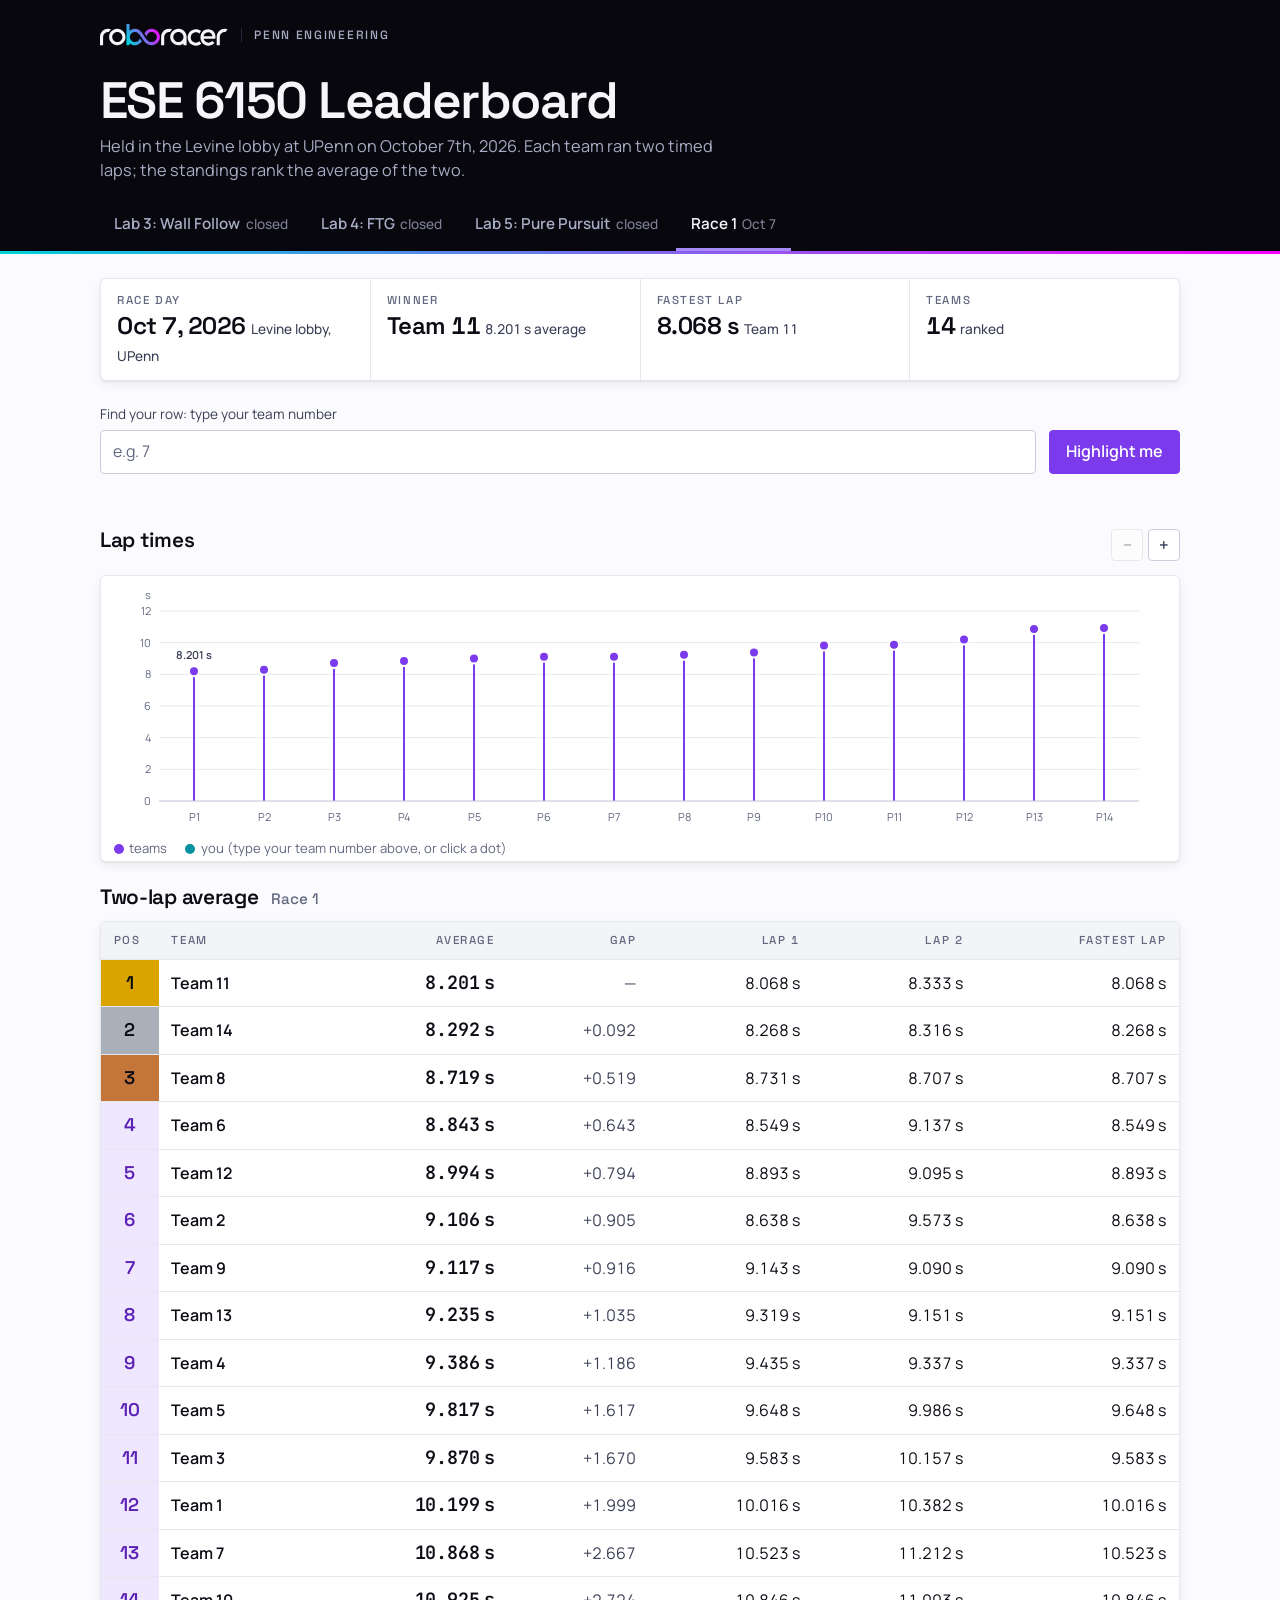
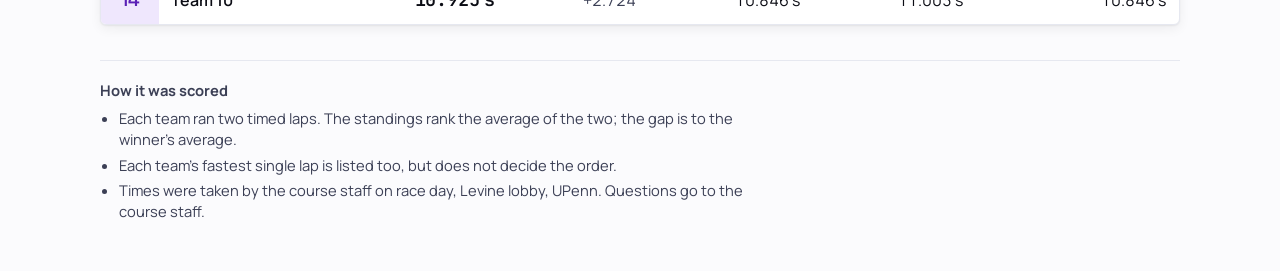
==== commit 03498a11: "Race 1 tab: hand-timed results from the Levine lobby; tabs in date order" ====
--- a/docs/index.html
+++ b/docs/index.html
@@ -824,7 +824,7 @@
       <ul>
         ${capRules}
         <li>Only runs with ${esc(doc.requirement || "the full autograded score")}, graded before the deadline, count here. Your best one is kept. A full-score run graded later is listed below the standings, unranked.</li>
-        <li>Rows above the TA reference beat the staff solution${doc.reference ? " (" + esc(fmtValue(doc.reference.metric, unit)) + ")" : ""}.</li>
+        <li>The top ${doc.podium} earn extra credit. Rows above the TA reference beat the staff solution${doc.reference ? " (" + esc(fmtValue(doc.reference.metric, unit)) + ")" : ""}.</li>
         ${anon(doc)
           ? `<li>Your alias is in the note on your repository's Feedback pull request. It never changes and nobody else can link it to you.</li>`
           : `<li>Rows are team numbers — the board is not anonymous. Your team's row is also linked from the note on your repository's Feedback pull request.</li>`}
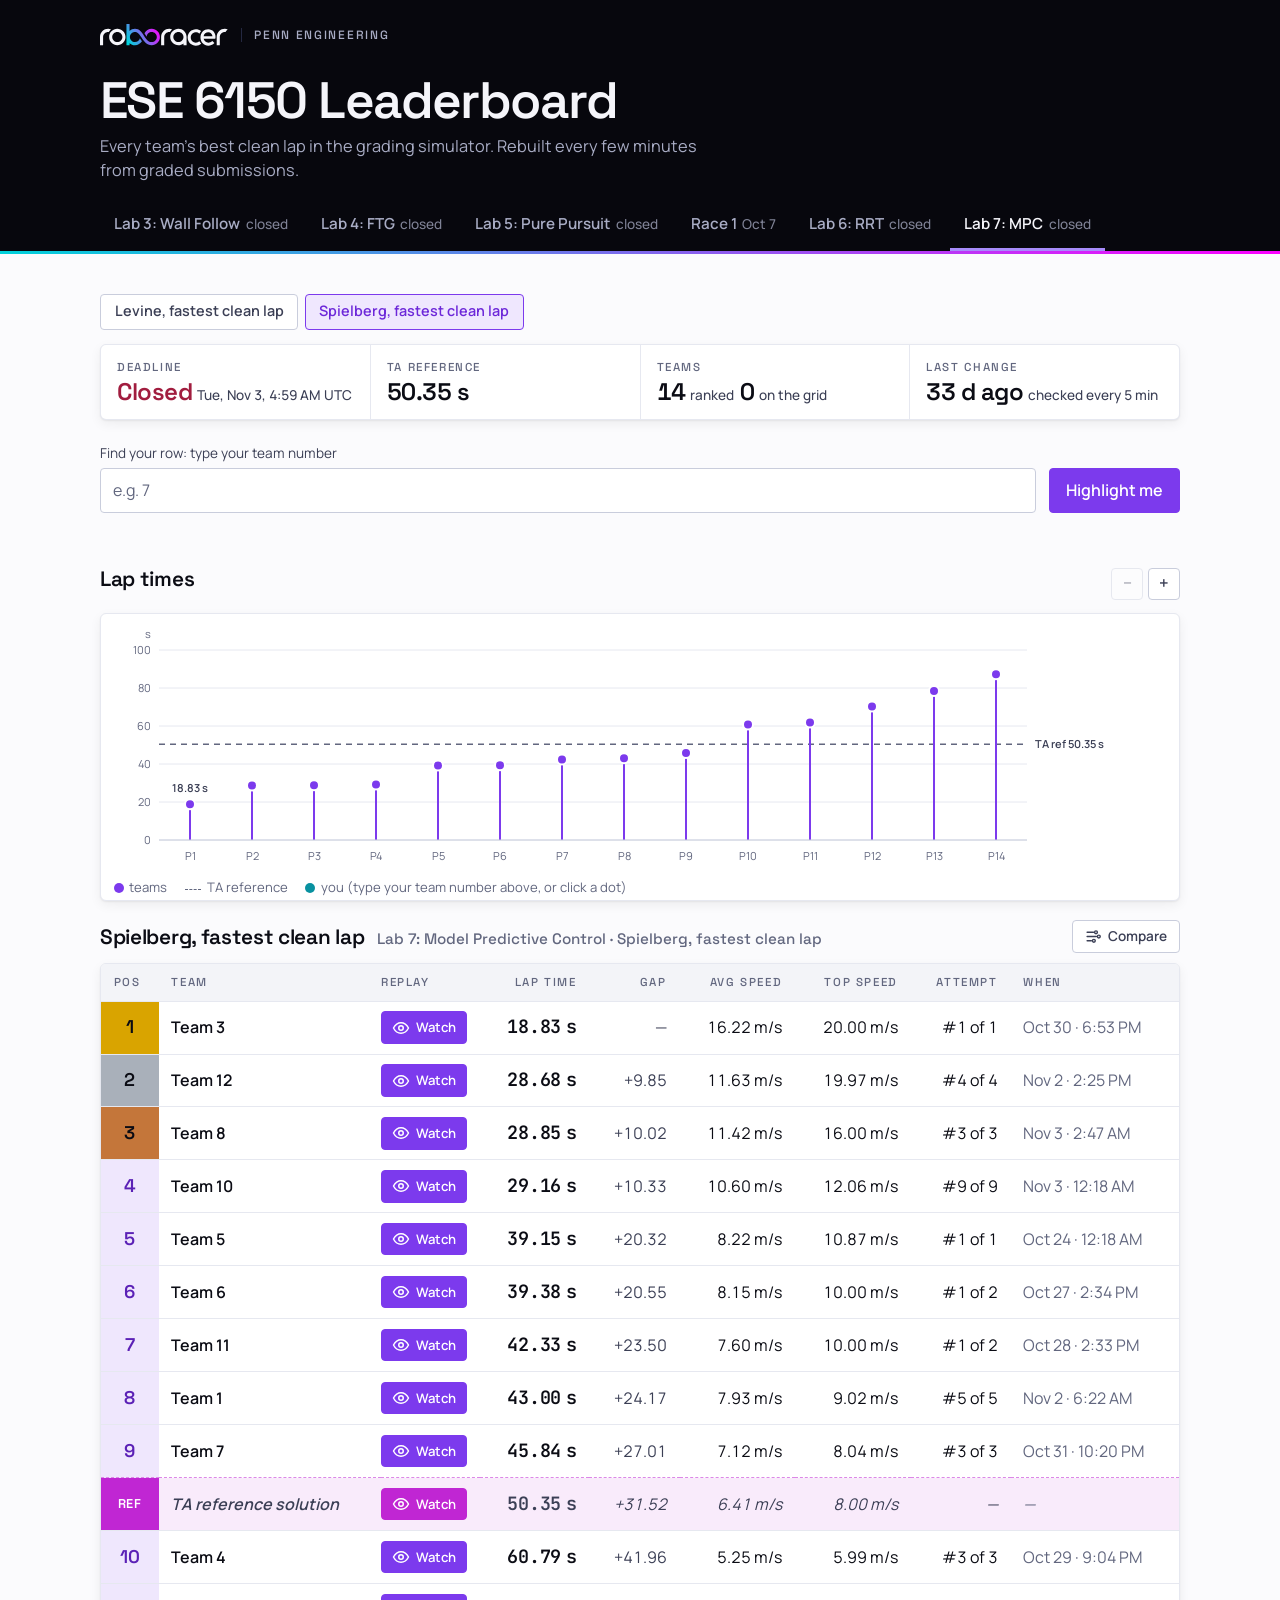
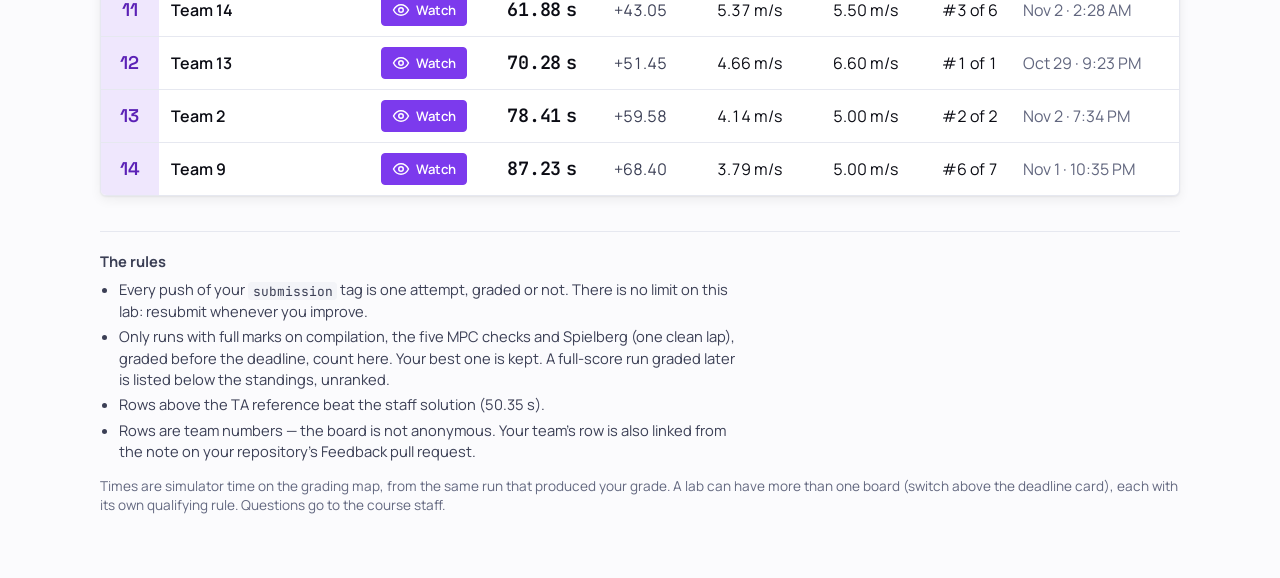
==== commit 611e7b25: "Lab 8 board: TA reference rows; keep the open tab in view" ====
--- a/docs/index.html
+++ b/docs/index.html
@@ -538,6 +538,13 @@
       const tag = l.manual ? (l.held_on ? fmtDay(l.held_on) : "final") : opens || (closed ? "closed" : "open");
       return `<button class="tab" role="tab" data-lab="${esc(labOf(l))}" aria-selected="${selected}" title="${esc(l.lab_title || l.title)}">${esc(labName(l))}<span class="state">${esc(tag)}</span></button>`;
     }).join("");
+    // the ribbon scrolls sideways once the labs outgrow it: keep the open tab in view
+    const sel = $("tabs").querySelector('.tab[aria-selected="true"]');
+    if (sel) {
+      const r = sel.getBoundingClientRect(), box = $("tabs").getBoundingClientRect();
+      if (r.right > box.right) $("tabs").scrollLeft += r.right - box.right + 24;
+      else if (r.left < box.left) $("tabs").scrollLeft -= box.left - r.left + 24;
+    }
     $("tabs").querySelectorAll(".tab").forEach((b) => b.addEventListener("click", () => {
       const boards = labs.filter((l) => labOf(l) === b.dataset.lab);
       const remembered = boards.find((l) => l.slug === state.pick[b.dataset.lab]);
@@ -824,7 +831,7 @@
       <ul>
         ${capRules}
         <li>Only runs with ${esc(doc.requirement || "the full autograded score")}, graded before the deadline, count here. Your best one is kept. A full-score run graded later is listed below the standings, unranked.</li>
-        <li>The top ${doc.podium} earn extra credit. Rows above the TA reference beat the staff solution${doc.reference ? " (" + esc(fmtValue(doc.reference.metric, unit)) + ")" : ""}.</li>
+        <li>Rows above the TA reference beat the staff solution${doc.reference ? " (" + esc(fmtValue(doc.reference.metric, unit)) + ")" : ""}.</li>
         ${anon(doc)
           ? `<li>Your alias is in the note on your repository's Feedback pull request. It never changes and nobody else can link it to you.</li>`
           : `<li>Rows are team numbers — the board is not anonymous. Your team's row is also linked from the note on your repository's Feedback pull request.</li>`}
--- a/docs/replay.css
+++ b/docs/replay.css
@@ -97,6 +97,16 @@
 .rr-hud .lap:empty { display: none; }
 .rr-hud .who { display: flex; align-items: center; gap: .4rem; font-family: var(--body); font-weight: 700; color: var(--ink); }
 .rr-msg { margin: 0; padding: 3.5rem 1rem; text-align: center; color: var(--ink-2); }
+/* The view: Follow car, zoom out, zoom in, over the track's top right corner (the readout has the left) */
+.rr-zoom {
+  position: absolute; top: .7rem; right: .8rem; display: flex; gap: .3rem; padding: .25rem; border-radius: var(--radius-btn);
+  background: color-mix(in srgb, var(--surface) 86%, transparent); border: 1px solid var(--line);
+}
+.rr-player .rr-zoom button { display: inline-flex; align-items: center; justify-content: center; gap: .35rem; padding: .3rem .6rem; font-size: .82rem; line-height: 1.2; }
+.rr-zoom svg { display: block; flex: none; }
+.rr-player .rr-zoom .rr-step { width: 2rem; padding: .3rem 0; font-size: 1.05rem; }
+.rr-player .rr-follow[aria-pressed="true"] { background: var(--accent-tint); border-color: var(--accent); color: var(--accent-ink); }
+.rr-player .rr-zoom button[aria-disabled="true"] { opacity: .4; cursor: default; color: var(--ink-2); border-color: var(--line-strong); }
 .rr-hud .who i, .rr-legend i { flex: none; width: .7rem; height: .7rem; border-radius: 2px; }
 
 /* Compare: the standings, a strip under the canvas (never over the track): two cars a row where
@@ -189,5 +199,8 @@
   }
   .rr-hud strong { font-size: 1rem; }
   .rr-hud .who { flex-basis: 100%; }
+  /* ...and the view buttons shrink to icons, tucked into the corner */
+  .rr-zoom { top: .4rem; right: .4rem; }
+  .rr-follow span { display: none; }
   .rr-bar input[type="range"] { order: -1; flex-basis: 100%; }
 }
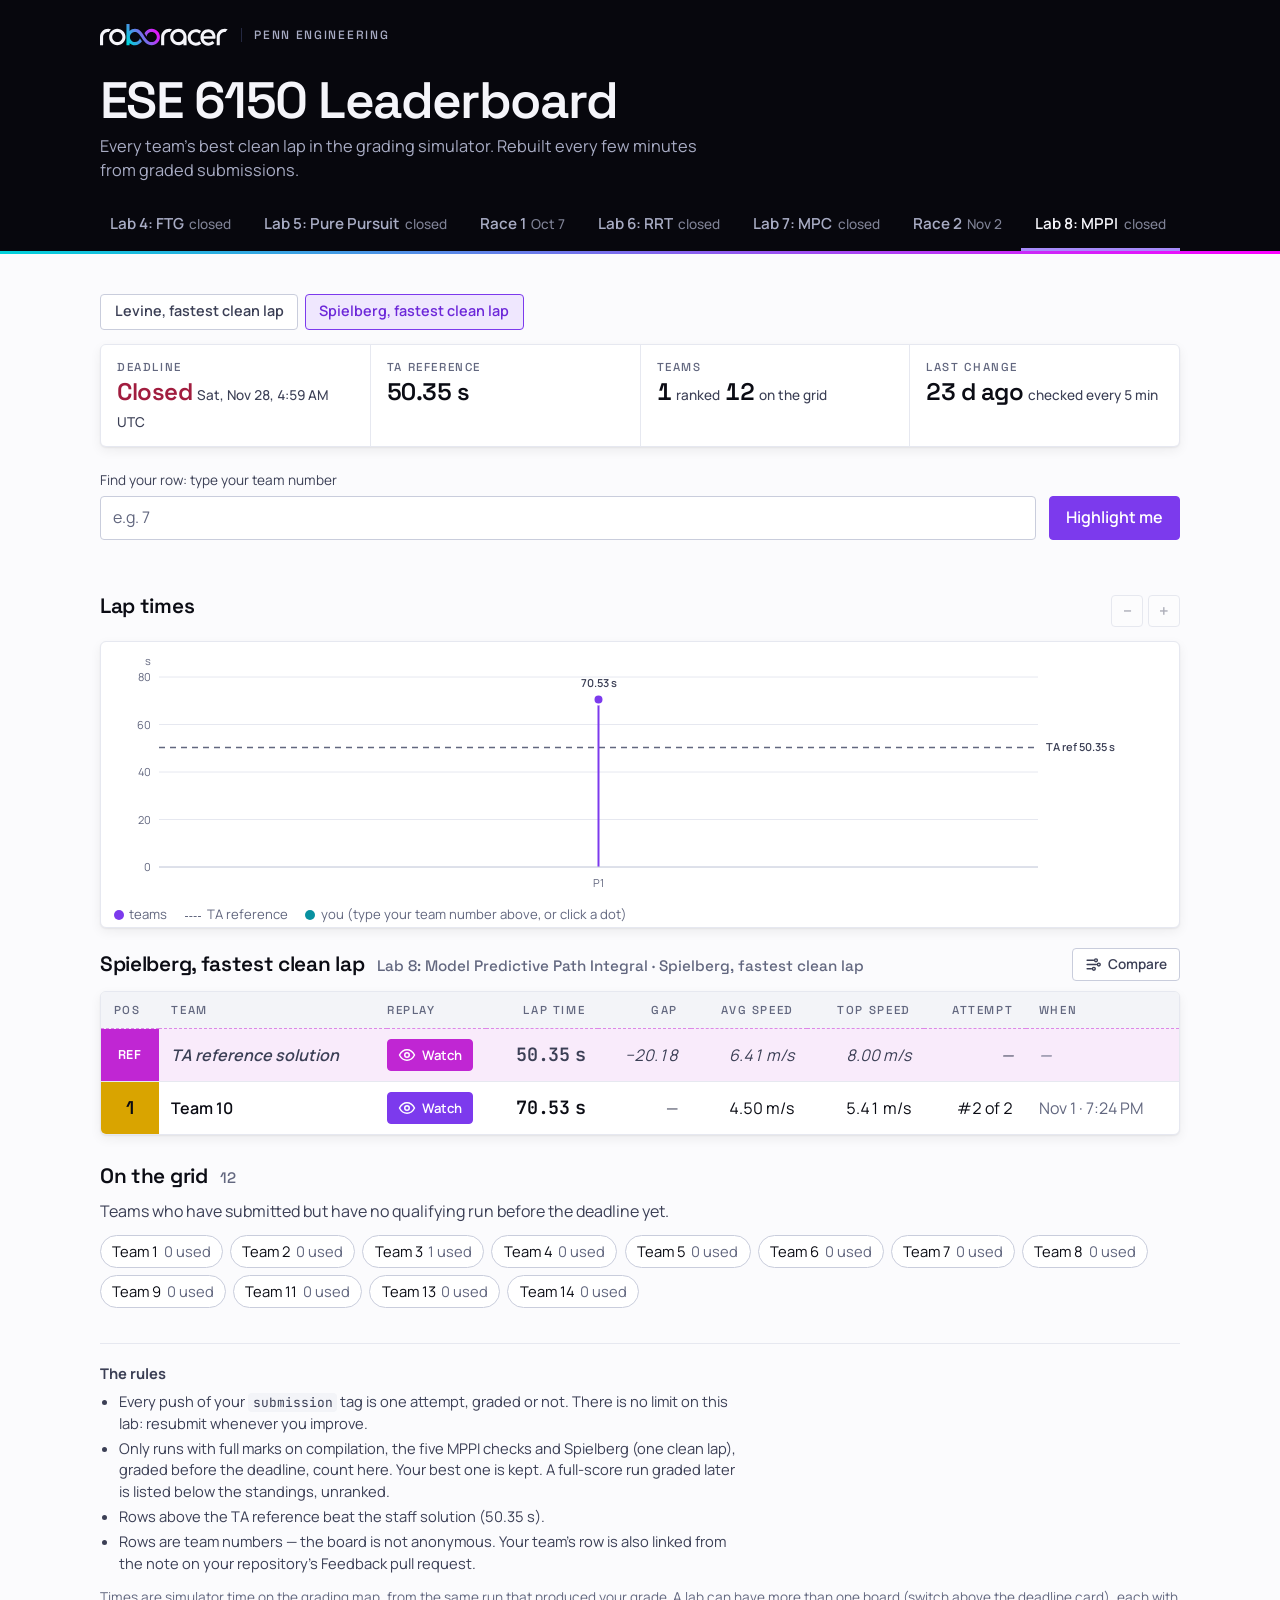
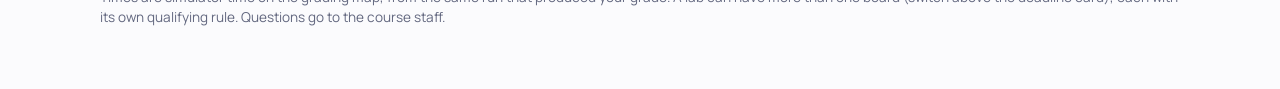
==== commit c96b852b: "Race 2 tab: speed and consistency, rank change from Race 1; slider on the tab ribbon" ====
--- a/docs/index.html
+++ b/docs/index.html
@@ -42,6 +42,7 @@
     --me-tint: #d8f6f8;
     --me-ink: #0b6470;
     --danger-ink: #a11d3f;
+    --up: #14713d;             /* places gained since the last race (lost = danger-ink) */
     --chart-dot: #7c3aed;      /* every driver */
     --rank-ink: #5b21b6;       /* position cells: a wash of the violet for the field... */
     --gold: #d9a400;           /* ...solid medals for the top three... */
@@ -84,6 +85,7 @@
       --me-tint: #06323a;
       --me-ink: #7eeaf0;
       --danger-ink: #fda4af;
+      --up: #4ade80;
       --chart-dot: #a78bfa;
       --rank-ink: #c4b5fd;
       --gold: #e0b22a;
@@ -151,6 +153,18 @@
   .lede { margin: .6rem 0 0; max-width: 62ch; color: var(--mast-ink-2); font-size: 1.02rem; }
   .tabs { display: flex; gap: .25rem; margin-top: 1.2rem; overflow-x: auto; scrollbar-width: none; }
   .tabs::-webkit-scrollbar { display: none; }
+  /* Once the term has more tabs than fit, the ribbon scrolls sideways. A finger swipes it;
+     a mouse needs something to drag, so there the bar is drawn (only while the tabs overflow). */
+  @media (hover: hover) and (pointer: fine) {
+    .tabs { scrollbar-width: auto; scrollbar-color: auto; }      /* auto: let the WebKit rules below apply */
+    .tabs::-webkit-scrollbar { display: block; height: 12px; }
+    .tabs::-webkit-scrollbar-track { background: var(--mast-line); border-radius: 999px; border: 3px solid var(--mast-bg); }
+    .tabs::-webkit-scrollbar-thumb { background: color-mix(in srgb, var(--mast-ink-2) 65%, var(--mast-bg)); border-radius: 999px; border: 3px solid var(--mast-bg); }
+    .tabs::-webkit-scrollbar-thumb:hover { background: var(--mast-ink); }
+    @supports not selector(::-webkit-scrollbar) {
+      .tabs { scrollbar-width: thin; scrollbar-color: var(--mast-ink-2) var(--mast-line); }
+    }
+  }
   .tab {
     appearance: none; border: 0; background: transparent; color: var(--mast-ink-2);
     font: inherit; font-weight: 600; font-size: .95rem; padding: .7rem .9rem .8rem;
@@ -173,10 +187,11 @@
   /* Status strip */
   .status {
     display: grid; grid-template-columns: repeat(auto-fit, minmax(190px, 1fr)); gap: 1px;
-    background: var(--line); border: 1px solid var(--line); border-radius: var(--radius);
+    background: var(--surface); border: 1px solid var(--line); border-radius: var(--radius);
     overflow: hidden; box-shadow: var(--shadow);
   }
-  .status > div { background: var(--surface); padding: .85rem 1rem; }
+  /* each card draws the hairline to its right and below, so a short last row (five cards) leaves no grey block */
+  .status > div { background: var(--surface); padding: .85rem 1rem; box-shadow: 1px 0 0 var(--line), 0 1px 0 var(--line), 1px 1px 0 var(--line); }
   .status .k { font-family: var(--display); font-weight: 500; font-size: .72rem; letter-spacing: .14em; text-transform: uppercase; color: var(--ink-3); margin: 0; }
   .status .v {
     margin: .15rem 0 0; font-family: var(--display); font-weight: 600; font-size: 1.5rem;
@@ -280,6 +295,11 @@
     padding: .12rem .45rem; border-radius: 999px; margin-left: .5rem; vertical-align: middle;
   }
   .pill.you { background: var(--me); color: var(--medal-ink); }
+  .delta { display: inline-flex; align-items: center; gap: .3rem; font-weight: 600; }
+  .delta svg { width: .62rem; height: .62rem; fill: currentColor; flex: none; }
+  .delta.up { color: var(--up); }
+  .delta.down { color: var(--danger-ink); }
+  .delta.flat { color: var(--ink-2); }
   .pill.locked { background: var(--surface-2); color: var(--ink-2); border: 1px solid var(--line-strong); }
   @keyframes land { 0% { transform: scale(.4); opacity: 0; } 100% { transform: scale(1); opacity: 1; } }
   .just-found .pill.you { animation: land .7s cubic-bezier(.16, 1, .3, 1) both; }
@@ -290,6 +310,7 @@
     .col-avg, .col-top, .col-when, .col-best { display: none; }   /* best = the faster of the two race laps */
     td.alias { white-space: nowrap; }
     table.race .gap { display: none; }                        /* both laps fit a phone; the gap does not */
+    table.race thead th { white-space: normal; }              /* a long race heading wraps instead of widening the table */
     table { min-width: 0; }
     th, td { padding: .5rem .35rem; }
     th:first-child, td:first-child { padding-left: .3rem; }
@@ -412,6 +433,18 @@
   let places = 2;
   const fixed = (v) => (Math.round(v * 10 ** places + 1e-6) / 10 ** places).toFixed(places);   // 8.2005 -> 8.201, not 8.200
   const fmtValue = (v, unit) => fixed(v) + (unit ? " " + unit : "");
+  // places gained (+) or lost (−) since an earlier race: a signed number and an arrow, never colour alone
+  const ARROW = { up: "M5 1.5 9 8.5H1z", down: "M5 8.5 1 1.5h8z", flat: "M1 4h8v2H1z" };
+  const delta = (v) => {
+    const dir = v > 0 ? "up" : v < 0 ? "down" : "flat", n = Math.abs(v);
+    const say = n ? `${dir} ${n} place${n === 1 ? "" : "s"}` : "no change";
+    return `<span class="delta ${dir}" role="img" aria-label="${say}" title="${say}">${v > 0 ? "+" : v < 0 ? "−" : ""}${n}<svg viewBox="0 0 10 10" aria-hidden="true"><path d="${ARROW[dir]}"/></svg></span>`;
+  };
+  // an extra column's value: `kind: "change"` is a rank change, `decimals` overrides the board's digits (0 = a count)
+  const fmtExtra = (v, x) => v == null ? "—" : x.kind === "change" ? delta(v)
+    : esc(x.decimals != null ? Number(v).toFixed(x.decimals) + (x.unit ? " " + x.unit : "") : fmtValue(v, x.unit));
+  // `metric.ranks: false` = the order is not the metric alone (a race scored on two things): no gap to show
+  const ranksByMetric = (doc) => doc.metric.ranks !== false;
   const fmtGap = (v, leader, dir) => {
     const d = dir === "lower" ? v - leader : leader - v;
     return d === 0 ? "—" : (d > 0 ? "+" : "−") + fixed(Math.abs(d));
@@ -583,11 +616,16 @@
     const unit = doc.metric.unit;
     const parts = [];
     if (manual(doc)) {
-      const best = (doc.rows || []).filter((r) => r.extras && r.extras.best_s != null)
-        .sort((a, b) => a.extras.best_s - b.extras.best_s)[0];
+      // a card for each number flagged `card`: who did best at it
+      const m = doc.metric, rows = doc.rows || [];
+      const cards = [m.card ? { x: m, get: (r) => r.metric } : null]
+        .concat((m.extras || []).map((x) => (x.card ? { x, get: (r) => (r.extras || {})[x.key] } : null))).filter(Boolean);
       if (doc.held_on) parts.push(`<div><p class="k">Race day</p><p class="v">${esc(fmtDay(doc.held_on, { month: "short", day: "numeric", year: "numeric" }))}<small>${esc(doc.where || "")}</small></p></div>`);
-      if (doc.rows.length) parts.push(`<div><p class="k">Winner</p><p class="v">${esc(doc.rows[0].alias)}<small>${esc(fmtValue(doc.rows[0].metric, unit))} ${esc(doc.metric.label.toLowerCase())}</small></p></div>`);
-      if (best) parts.push(`<div><p class="k">Fastest lap</p><p class="v">${esc(fmtValue(best.extras.best_s, unit))}<small>${esc(best.alias)}</small></p></div>`);
+      if (doc.rows.length) parts.push(`<div><p class="k">Winner</p><p class="v">${esc(doc.rows[0].alias)}${ranksByMetric(doc) ? `<small>${esc(fmtValue(doc.rows[0].metric, unit))} ${esc(doc.metric.label.toLowerCase())}</small>` : ""}</p></div>`);
+      cards.forEach(({ x, get }) => {
+        const best = rows.filter((r) => get(r) != null).sort((a, b) => (x.best === "higher" ? get(b) - get(a) : get(a) - get(b)))[0];
+        if (best) parts.push(`<div><p class="k">${esc(x.card)}</p><p class="v">${fmtExtra(get(best), x)}<small>${esc(best.alias)}</small></p></div>`);
+      });
       parts.push(`<div><p class="k">Teams</p><p class="v">${doc.rows.length}<small>ranked</small></p></div>`);
       $("status").innerHTML = parts.join("");
       return;
@@ -706,7 +744,8 @@
       const gap = rows[0].metric === r.metric ? "leader" : fmtGap(r.metric, rows[0].metric, m.direction) + " " + unit + " to P1";
       tip.textContent = "";
       const strong = document.createElement("strong"); strong.textContent = fmtValue(r.metric, unit);
-      tip.append(strong, document.createTextNode(`P${r.rank} · ${r.alias}`), document.createElement("br"),
+      tip.append(strong, document.createTextNode(`P${r.rank} · ${r.alias}`));
+      if (ranksByMetric(doc)) tip.append(document.createElement("br"),
                  document.createTextNode(manual(doc) ? gap : `${gap} · attempt #${r.attempt} of ${r.used}`));
       const dot = svg.querySelector(`.mark[data-i="${i}"] circle`).getBoundingClientRect();
       const box = sec.getBoundingClientRect();
@@ -773,25 +812,28 @@
     const anyReplay = rows.concat(late).some((r) => r.replay) || !!(doc.reference && doc.reference.replay);
     const watchCell = (r, summary, label) => !anyReplay ? "" : `<td class="watch">${r.replay ? watchButton(r, summary, label) : ""}</td>`;
     const graded = !manual(doc);
-    const head = `<thead><tr><th>Pos</th><th>${anon(doc) ? "Driver" : "Team"}</th>${anyReplay ? '<th class="watch">Replay</th>' : ""}<th class="num">${esc(m.label)}</th><th class="num gap">Gap</th>${extraHead}${graded ? '<th class="num col-attempt">Attempt</th><th class="col-when">When</th>' : ""}</tr></thead>`;
+    const gapCol = ranksByMetric(doc);
+    const gapCell = (text) => (gapCol ? `<td class="num gap">${text}</td>` : "");
+    const cellsOf = (r) => extras.map((x) => `<td class="num col-${esc(x.key.split("_")[0])}">${fmtExtra(r.extras ? r.extras[x.key] : null, x)}</td>`).join("");
+    const head = `<thead><tr><th>Pos</th><th>${anon(doc) ? "Driver" : "Team"}</th>${anyReplay ? '<th class="watch">Replay</th>' : ""}<th class="num">${esc(m.label)}</th>${gapCol ? '<th class="num gap">Gap</th>' : ""}${extraHead}${graded ? '<th class="num col-attempt">Attempt</th><th class="col-when">When</th>' : ""}</tr></thead>`;
     const body = entries.map((e) => {
       const r = e.r;
-      const extraCells = extras.map((x) => `<td class="num col-${esc(x.key.split("_")[0])}">${r.extras && r.extras[x.key] != null ? esc(fmtValue(r.extras[x.key], x.unit)) : "—"}</td>`).join("");
+      const extraCells = cellsOf(r);
       if (e.kind === "ref") {
-        return `<tr class="ref"><td class="rank">REF</td><td class="alias">${esc(r.alias)}</td>${watchCell(r, `TA reference · ${fmtValue(r.metric, m.unit)} · ${doc.board_title}`, `TA reference · ${fmtValue(r.metric, m.unit)}`)}<td class="num time">${esc(fmtValue(r.metric, m.unit))}</td><td class="num gap">${leader == null ? "—" : esc(fmtGap(r.metric, leader, m.direction))}</td>${extraCells}<td class="num col-attempt">—</td><td class="when col-when">—</td></tr>`;
+        return `<tr class="ref"><td class="rank">REF</td><td class="alias">${esc(r.alias)}</td>${watchCell(r, `TA reference · ${fmtValue(r.metric, m.unit)} · ${doc.board_title}`, `TA reference · ${fmtValue(r.metric, m.unit)}`)}<td class="num time">${esc(fmtValue(r.metric, m.unit))}</td>${gapCell(leader == null ? "—" : esc(fmtGap(r.metric, leader, m.direction)))}${extraCells}<td class="num col-attempt">—</td><td class="when col-when">—</td></tr>`;
       }
       const me = same(r.alias, state.me);
       const cls = [r.rank <= doc.podium ? "podium" : "", r.rank <= 3 ? `rank-${r.rank}` : "", me ? "me" : "", me && state.justFound ? "just-found" : ""].filter(Boolean).join(" ");
-      return `<tr class="${cls}"${me ? ' id="me-row"' : ""}><td class="rank">${r.rank}</td><td class="alias">${esc(r.alias)}${me ? '<span class="pill you">you</span>' : ""}${r.locked ? '<span class="pill locked">locked</span>' : ""}</td>${watchCell(r, `P${r.rank} · ${fmtValue(r.metric, m.unit)} · ${doc.board_title}`, `P${r.rank} · ${r.alias} · ${fmtValue(r.metric, m.unit)}`)}<td class="num time">${esc(fmtValue(r.metric, m.unit))}</td><td class="num gap">${esc(fmtGap(r.metric, leader, m.direction))}</td>${extraCells}${graded ? `<td class="num col-attempt">#${r.attempt} of ${r.used}${doc.cap ? "/" + doc.cap : ""}</td><td class="when col-when">${esc(fmtWhen(r.at))}</td>` : ""}</tr>`;
+      return `<tr class="${cls}"${me ? ' id="me-row"' : ""}><td class="rank">${r.rank}</td><td class="alias">${esc(r.alias)}${me ? '<span class="pill you">you</span>' : ""}${r.locked ? '<span class="pill locked">locked</span>' : ""}</td>${watchCell(r, `P${r.rank} · ${fmtValue(r.metric, m.unit)} · ${doc.board_title}`, `P${r.rank} · ${r.alias} · ${fmtValue(r.metric, m.unit)}`)}<td class="num time">${esc(fmtValue(r.metric, m.unit))}</td>${gapCell(esc(fmtGap(r.metric, leader, m.direction)))}${extraCells}${graded ? `<td class="num col-attempt">#${r.attempt} of ${r.used}${doc.cap ? "/" + doc.cap : ""}</td><td class="when col-when">${esc(fmtWhen(r.at))}</td>` : ""}</tr>`;
     }).join("");
     // runs graded after the deadline: a time to compare and a run to watch, never a position
-    const cols = (graded ? 6 : 4) + (anyReplay ? 1 : 0) + extras.length;
+    const cols = (graded ? 6 : 4) - (gapCol ? 0 : 1) + (anyReplay ? 1 : 0) + extras.length;
     const lateBody = !late.length ? "" : `<tr class="late-head"><td colspan="${cols}"><strong>After the deadline · unranked</strong> Full-score runs graded after the deadline. They take no position and earn no credit here.</td></tr>` +
       late.map((r) => {
-        const extraCells = extras.map((x) => `<td class="num col-${esc(x.key.split("_")[0])}">${r.extras && r.extras[x.key] != null ? esc(fmtValue(r.extras[x.key], x.unit)) : "—"}</td>`).join("");
+        const extraCells = cellsOf(r);
         const me = same(r.alias, state.me);
         const cls = ["late", me ? "me" : "", me && state.justFound ? "just-found" : ""].filter(Boolean).join(" ");
-        return `<tr class="${cls}"${me ? ' id="me-row"' : ""}><td class="rank" aria-label="unranked">—</td><td class="alias">${esc(r.alias)}${me ? '<span class="pill you">you</span>' : ""}<span class="pill late">late</span>${r.locked ? '<span class="pill locked">locked</span>' : ""}</td>${watchCell(r, `Late · unranked · ${fmtValue(r.metric, m.unit)} · ${doc.board_title}`, `Late · ${r.alias} · ${fmtValue(r.metric, m.unit)}`)}<td class="num time">${esc(fmtValue(r.metric, m.unit))}</td><td class="num gap">—</td>${extraCells}<td class="num col-attempt">#${r.attempt} of ${r.used}${doc.cap ? "/" + doc.cap : ""}</td><td class="when col-when">${esc(fmtWhen(r.at))}</td></tr>`;
+        return `<tr class="${cls}"${me ? ' id="me-row"' : ""}><td class="rank" aria-label="unranked">—</td><td class="alias">${esc(r.alias)}${me ? '<span class="pill you">you</span>' : ""}<span class="pill late">late</span>${r.locked ? '<span class="pill locked">locked</span>' : ""}</td>${watchCell(r, `Late · unranked · ${fmtValue(r.metric, m.unit)} · ${doc.board_title}`, `Late · ${r.alias} · ${fmtValue(r.metric, m.unit)}`)}<td class="num time">${esc(fmtValue(r.metric, m.unit))}</td>${gapCell("—")}${extraCells}<td class="num col-attempt">#${r.attempt} of ${r.used}${doc.cap ? "/" + doc.cap : ""}</td><td class="when col-when">${esc(fmtWhen(r.at))}</td></tr>`;
       }).join("");
     $("board").innerHTML = `${emptyNote}<table class="${[anyReplay ? "has-watch" : "", graded ? "" : "race"].join(" ").trim()}">${head}<tbody>${body}${lateBody}</tbody></table>`;
     if (window.RRReplay) RRReplay.attach($("board"), doc, $("board-tools"));
@@ -816,8 +858,7 @@
       $("rules").innerHTML = `
       <strong>How it was scored</strong>
       <ul>
-        <li>Each team ran two timed laps. The standings rank the average of the two; the gap is to the winner's average.</li>
-        <li>Each team's fastest single lap is listed too, but does not decide the order.</li>
+        ${(doc.scoring || []).map((line) => `<li>${esc(line)}</li>`).join("\n        ")}
         <li>Times were taken by the course staff on race day${doc.where ? ", " + esc(doc.where) : ""}. Questions go to the course staff.</li>
       </ul>`;
       return;
@@ -867,7 +908,7 @@
     if (el) el.scrollIntoView({ block: "center", behavior: announce ? "smooth" : "auto" });
     $("find-msg").className = "find-msg ok";
     $("find-msg").textContent = manual(doc) && hitRow
-      ? `${state.me}: P${hitRow.rank} of ${doc.rows.length} with a ${fmtValue(hitRow.metric, doc.metric.unit)} ${doc.metric.label.toLowerCase()}.`
+      ? `${state.me}: P${hitRow.rank} of ${doc.rows.length}, ${doc.metric.label.toLowerCase()} ${fmtValue(hitRow.metric, doc.metric.unit)}.`
       : hitRow && !hitRow.rank
       ? `${state.me}: unranked, best run ${fmtValue(hitRow.metric, doc.metric.unit)} was graded after the deadline (listed below the standings), ${hitRow.used}${doc.cap ? " of " + doc.cap : ""} submissions used.`
       : hitRow
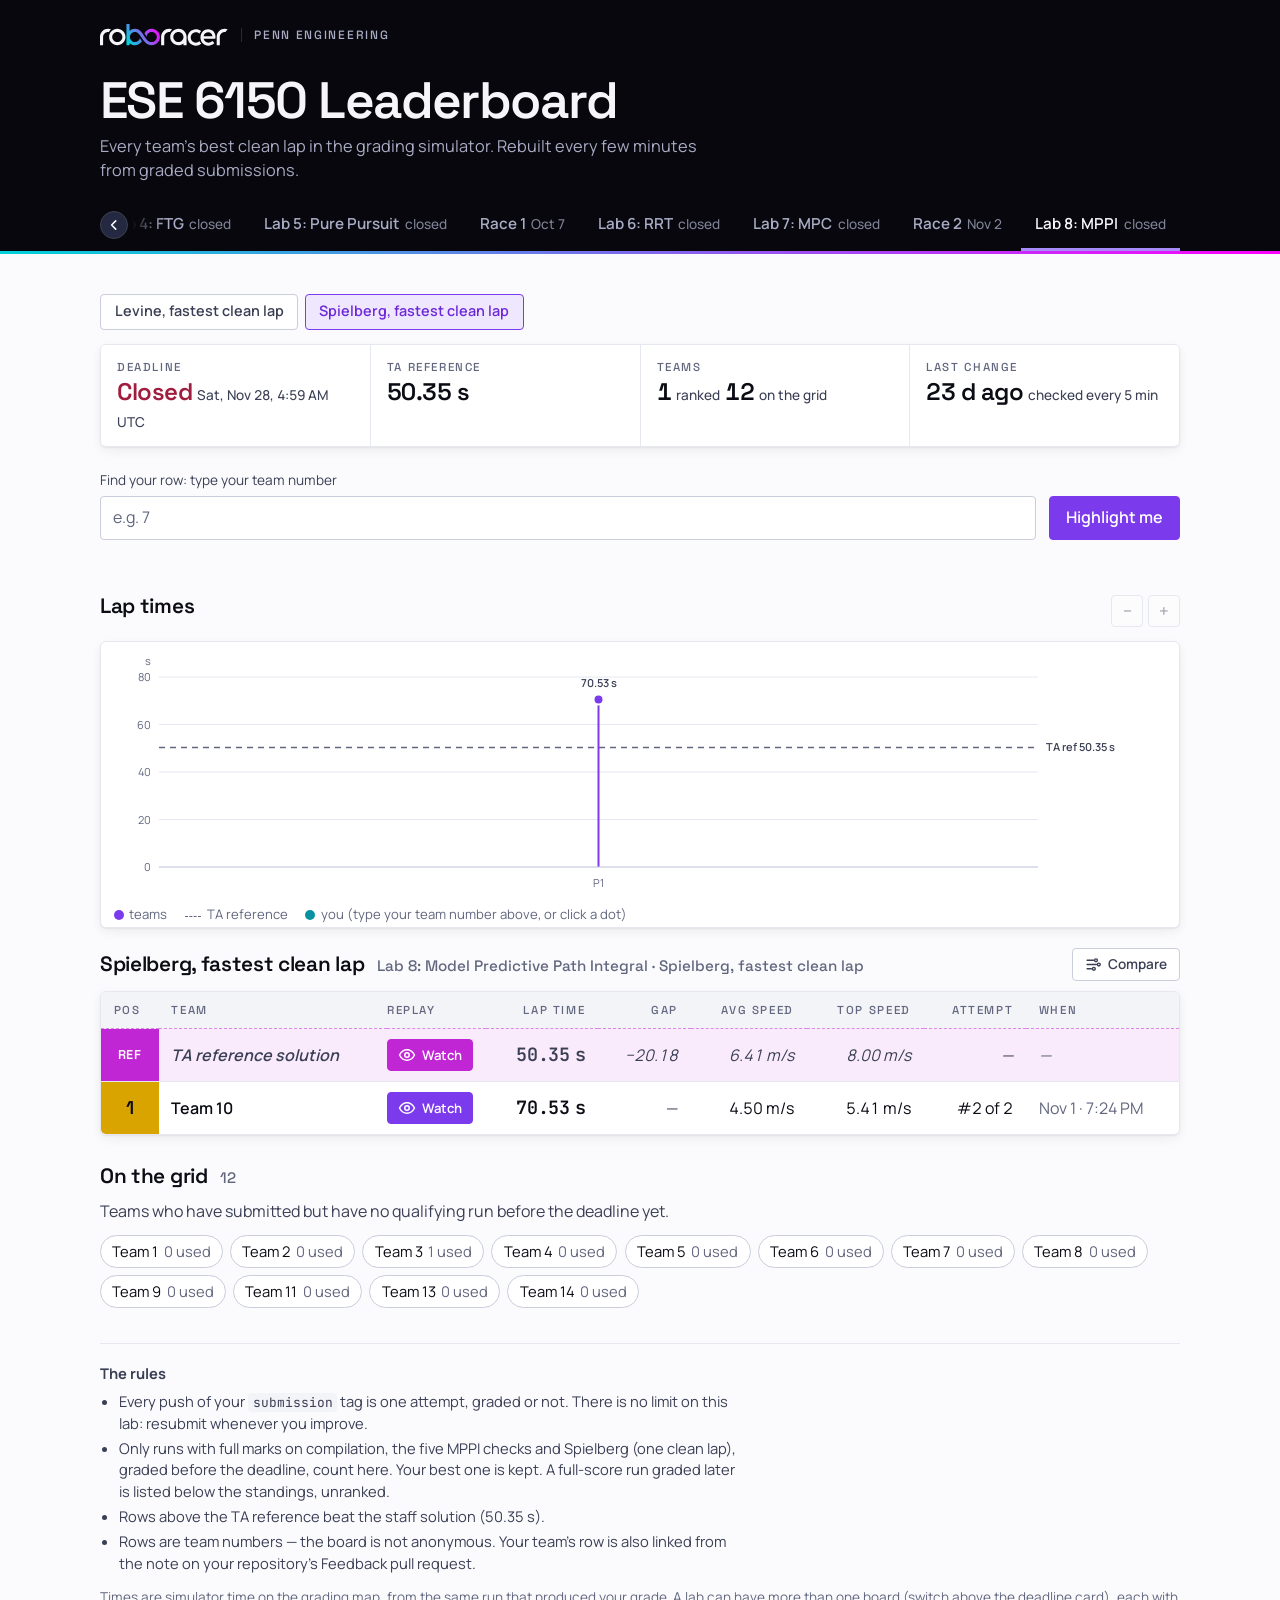
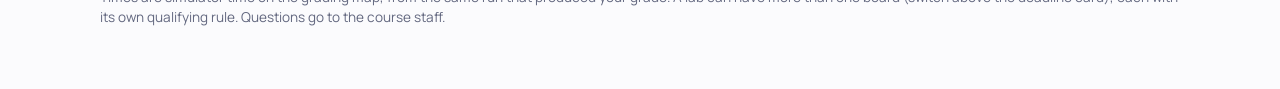
==== commit 87b2fb13: "Tab ribbon: fade and arrow on each edge that hides more tabs" ====
--- a/docs/index.html
+++ b/docs/index.html
@@ -151,7 +151,25 @@
     text-wrap: balance;
   }
   .lede { margin: .6rem 0 0; max-width: 62ch; color: var(--mast-ink-2); font-size: 1.02rem; }
-  .tabs { display: flex; gap: .25rem; margin-top: 1.2rem; overflow-x: auto; scrollbar-width: none; }
+  .tabs-wrap { position: relative; margin-top: 1.2rem; }
+  .tabs { display: flex; gap: .25rem; overflow-x: auto; scrollbar-width: none; }
+  /* Where tabs are hidden past an edge, that edge fades out under an arrow: the cue that the
+     ribbon goes on (swipe it, drag the bar, or press the arrow). No arrow = nothing more that way. */
+  .tabs-nudge {
+    position: absolute; top: 0; bottom: var(--tabs-bar, 0px); z-index: 1; width: 4rem; padding: 0 0 3px;
+    display: flex; align-items: center; border: 0; cursor: pointer; color: var(--mast-ink);
+  }
+  .tabs-nudge[hidden] { display: none; }
+  .tabs-nudge.prev { left: 0; justify-content: flex-start; background: linear-gradient(90deg, var(--mast-bg) 50%, transparent); }
+  .tabs-nudge.next { right: 0; justify-content: flex-end; background: linear-gradient(270deg, var(--mast-bg) 50%, transparent); }
+  .tabs-nudge svg {
+    width: 1.75rem; height: 1.75rem; padding: .3rem; border-radius: 50%;
+    background: var(--mast-line); border: 1px solid color-mix(in srgb, var(--mast-ink-2) 35%, var(--mast-bg));
+    transition: background-color 160ms, border-color 160ms;
+  }
+  .tabs-nudge:hover svg { background: color-mix(in srgb, var(--mast-accent) 28%, var(--mast-bg)); border-color: var(--mast-accent); }
+  .tabs-nudge:focus-visible { outline: 0; }
+  .tabs-nudge:focus-visible svg { outline: 2px solid var(--mast-accent); outline-offset: 2px; }
   .tabs::-webkit-scrollbar { display: none; }
   /* Once the term has more tabs than fit, the ribbon scrolls sideways. A finger swipes it;
      a mouse needs something to drag, so there the bar is drawn (only while the tabs overflow). */
@@ -198,6 +216,7 @@
     line-height: 1.15; letter-spacing: -.02em; font-variant-numeric: tabular-nums;
   }
   .status .v small { font-family: var(--body); font-weight: 500; font-size: .85rem; letter-spacing: 0; color: var(--ink-2); margin-left: .3rem; }
+  .status .v small.below { display: block; margin: .2rem 0 0; }     /* a race's venue: its own line under the date */
   .status .closed .v { color: var(--danger-ink); }
 
   /* Find me */
@@ -358,7 +377,11 @@
     </a>
     <h1>ESE 6150 Leaderboard</h1>
     <p class="lede" id="lede">Best clean lap in the grading simulator. Rebuilt every few minutes from graded submissions.</p>
-    <nav class="tabs" id="tabs" aria-label="Labs"></nav>
+    <div class="tabs-wrap" id="tabs-wrap">
+      <button type="button" class="tabs-nudge prev" id="tabs-prev" aria-label="Show earlier tabs" title="Earlier tabs" hidden><svg viewBox="0 0 24 24" aria-hidden="true" fill="none" stroke="currentColor" stroke-width="2.4" stroke-linecap="round" stroke-linejoin="round"><path d="M14.5 6l-6 6 6 6"/></svg></button>
+      <nav class="tabs" id="tabs" aria-label="Labs"></nav>
+      <button type="button" class="tabs-nudge next" id="tabs-next" aria-label="Show more tabs" title="More tabs" hidden><svg viewBox="0 0 24 24" aria-hidden="true" fill="none" stroke="currentColor" stroke-width="2.4" stroke-linecap="round" stroke-linejoin="round"><path d="M9.5 6l6 6-6 6"/></svg></button>
+    </div>
   </div>
 </header>
 <main>
@@ -557,6 +580,21 @@
       `${anon(doc) ? "Drivers" : "Teams"} who have submitted but have no qualifying run before the deadline yet.`;
   }
 
+  // an arrow (over a fade) on each side of the ribbon that still hides tabs
+  let ribbonLab = null;
+  function ribbonEdges() {
+    const t = $("tabs"), max = t.scrollWidth - t.clientWidth;
+    $("tabs-prev").hidden = t.scrollLeft <= 2;
+    $("tabs-next").hidden = t.scrollLeft >= max - 2;
+    $("tabs-wrap").style.setProperty("--tabs-bar", `${t.offsetHeight - t.clientHeight}px`);   // stay above the slider
+  }
+  const nudge = (dir) => $("tabs").scrollBy({ left: dir * Math.max(160, $("tabs").clientWidth * 0.6),
+    behavior: matchMedia("(prefers-reduced-motion: reduce)").matches ? "auto" : "smooth" });
+  $("tabs-prev").addEventListener("click", () => nudge(-1));
+  $("tabs-next").addEventListener("click", () => nudge(1));
+  $("tabs").addEventListener("scroll", ribbonEdges, { passive: true });
+  if (document.fonts && document.fonts.ready) document.fonts.ready.then(ribbonEdges);   // web fonts change the tab widths
+
   function renderTabs(labs) {
     // one tab per lab; a lab with several boards gets a switch below the tabs
     const current = labs.find((l) => l.slug === state.slug);
@@ -572,12 +610,16 @@
       return `<button class="tab" role="tab" data-lab="${esc(labOf(l))}" aria-selected="${selected}" title="${esc(l.lab_title || l.title)}">${esc(labName(l))}<span class="state">${esc(tag)}</span></button>`;
     }).join("");
     // the ribbon scrolls sideways once the labs outgrow it: keep the open tab in view
+    // (clear of the edge arrows), but only when the open tab changes: the page reloads its data
+    // every two minutes and must not undo where the reader has scrolled the ribbon since
     const sel = $("tabs").querySelector('.tab[aria-selected="true"]');
-    if (sel) {
-      const r = sel.getBoundingClientRect(), box = $("tabs").getBoundingClientRect();
-      if (r.right > box.right) $("tabs").scrollLeft += r.right - box.right + 24;
-      else if (r.left < box.left) $("tabs").scrollLeft -= box.left - r.left + 24;
-    }
+    if (sel && ribbonLab !== sel.dataset.lab) {
+      ribbonLab = sel.dataset.lab;
+      const r = sel.getBoundingClientRect(), box = $("tabs").getBoundingClientRect(), pad = 72;
+      if (r.right > box.right - pad) $("tabs").scrollLeft += r.right - (box.right - pad);
+      else if (r.left < box.left + pad) $("tabs").scrollLeft -= box.left + pad - r.left;
+    }
+    ribbonEdges();
     $("tabs").querySelectorAll(".tab").forEach((b) => b.addEventListener("click", () => {
       const boards = labs.filter((l) => labOf(l) === b.dataset.lab);
       const remembered = boards.find((l) => l.slug === state.pick[b.dataset.lab]);
@@ -620,7 +662,7 @@
       const m = doc.metric, rows = doc.rows || [];
       const cards = [m.card ? { x: m, get: (r) => r.metric } : null]
         .concat((m.extras || []).map((x) => (x.card ? { x, get: (r) => (r.extras || {})[x.key] } : null))).filter(Boolean);
-      if (doc.held_on) parts.push(`<div><p class="k">Race day</p><p class="v">${esc(fmtDay(doc.held_on, { month: "short", day: "numeric", year: "numeric" }))}<small>${esc(doc.where || "")}</small></p></div>`);
+      if (doc.held_on) parts.push(`<div><p class="k">Race day</p><p class="v">${esc(fmtDay(doc.held_on, { month: "short", day: "numeric", year: "numeric" }))}${doc.where ? `<small class="below">${esc(doc.where)}</small>` : ""}</p></div>`);
       if (doc.rows.length) parts.push(`<div><p class="k">Winner</p><p class="v">${esc(doc.rows[0].alias)}${ranksByMetric(doc) ? `<small>${esc(fmtValue(doc.rows[0].metric, unit))} ${esc(doc.metric.label.toLowerCase())}</small>` : ""}</p></div>`);
       cards.forEach(({ x, get }) => {
         const best = rows.filter((r) => get(r) != null).sort((a, b) => (x.best === "higher" ? get(b) - get(a) : get(a) - get(b)))[0];
@@ -941,7 +983,7 @@
   let resizeTimer = null;
   window.addEventListener("resize", () => {
     clearTimeout(resizeTimer);
-    resizeTimer = setTimeout(() => { if (state.docs[state.slug]) renderChart(state.docs[state.slug]); }, 150);
+    resizeTimer = setTimeout(() => { ribbonEdges(); if (state.docs[state.slug]) renderChart(state.docs[state.slug]); }, 150);
   });
   setInterval(() => { if (state.docs[state.slug]) renderStatus(state.docs[state.slug]); }, 30000);
   setInterval(() => load(false), 120000);
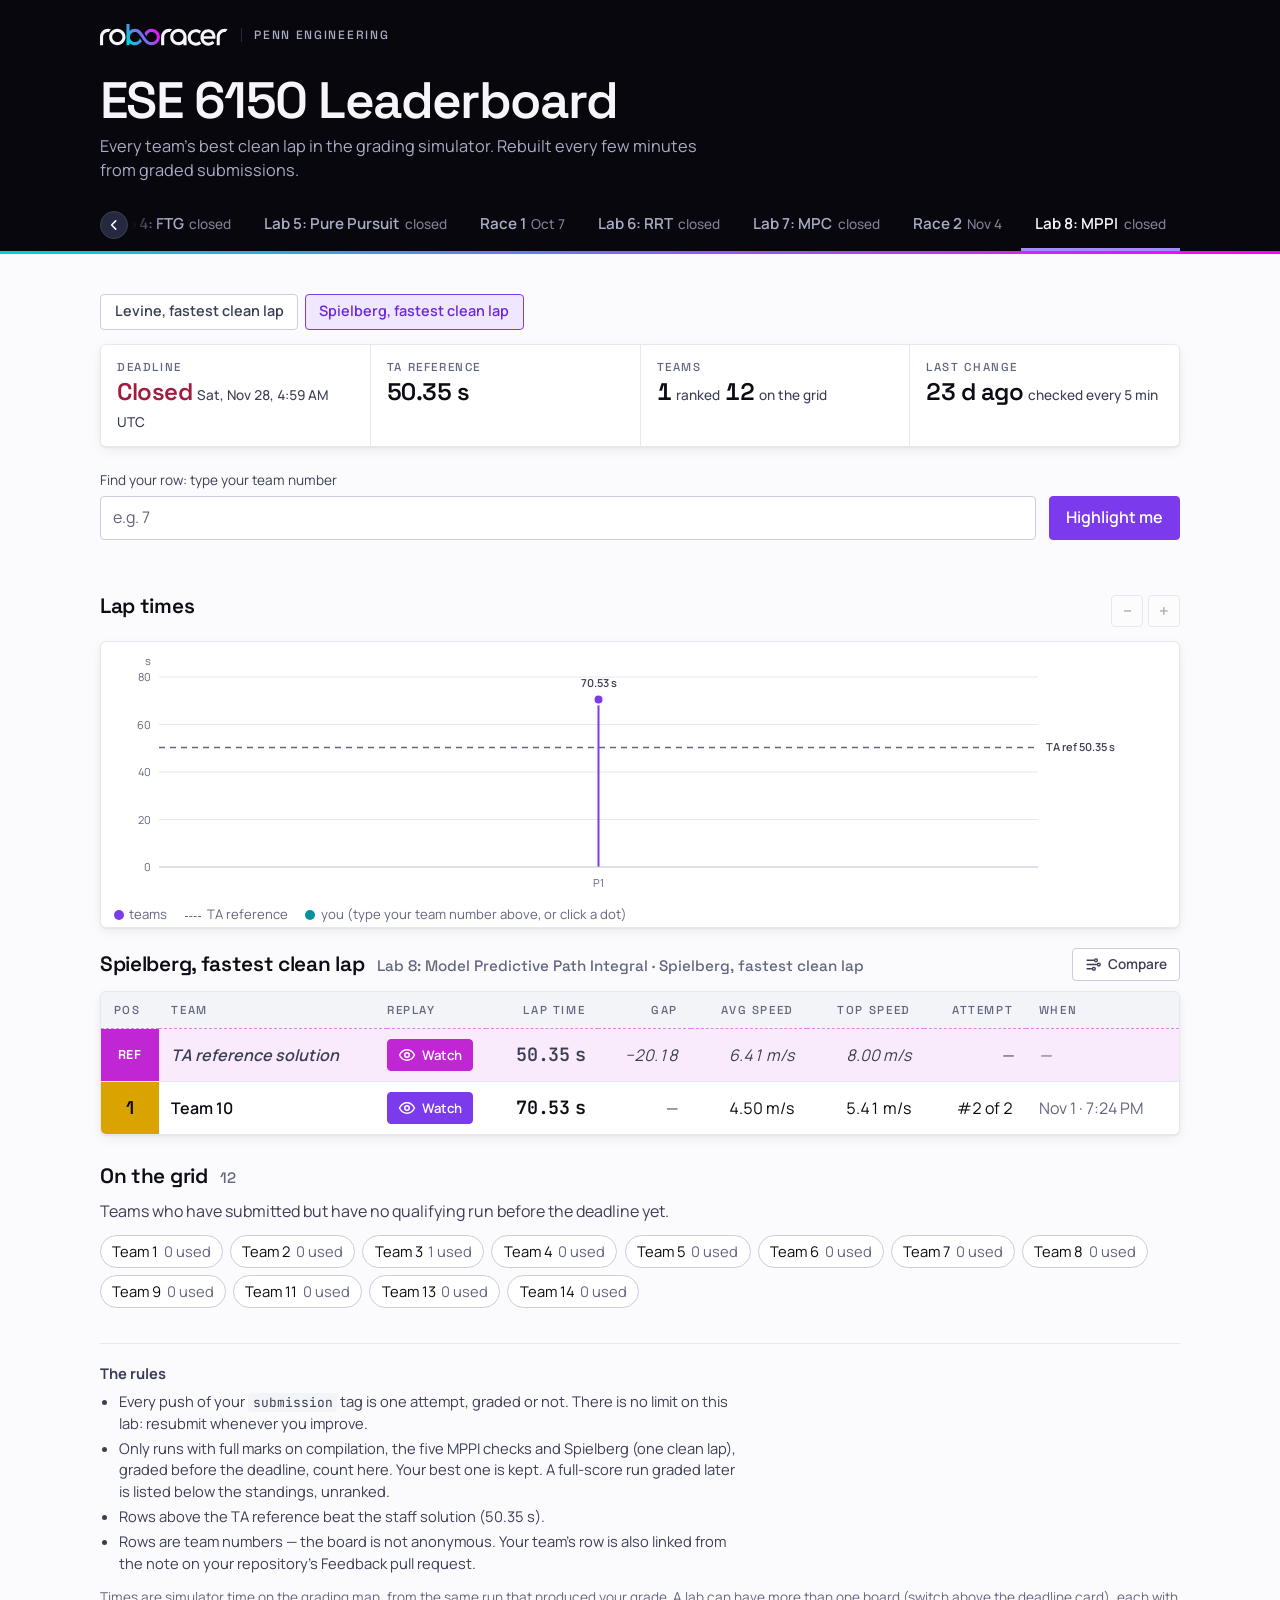
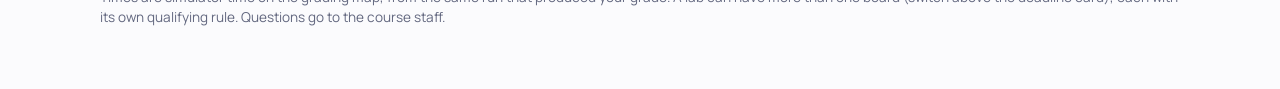
==== commit 846571aa: "Race 2: two charts side by side, each sorted best first with the position under every dot" ====
--- a/docs/index.html
+++ b/docs/index.html
@@ -240,6 +240,10 @@
   .find-msg.ok { color: var(--me-ink); }
 
   /* Board */
+  /* one chart per board; a race scored on two numbers gets one each, side by side (stacked on a phone) */
+  .charts { display: grid; grid-template-columns: minmax(0, 1fr); gap: 0 1.2rem; }
+  .charts.two { grid-template-columns: repeat(2, minmax(0, 1fr)); }
+  @media (max-width: 820px) { .charts.two { grid-template-columns: minmax(0, 1fr); } }
   .chart { margin-top: 1.4rem; position: relative; }
   .chart-card { background: var(--surface); border: 1px solid var(--line); border-radius: var(--radius); box-shadow: var(--shadow); padding: .6rem .6rem .2rem; }
   .chart-scroll { overflow-x: auto; }
@@ -258,8 +262,9 @@
   .chart .axis text, .chart .lbl { font-size: 11px; fill: var(--ink-3); }
   .chart .lbl.ink { fill: var(--ink); font-weight: 600; font-size: 12px; paint-order: stroke; stroke: var(--surface); stroke-width: 5px; stroke-linejoin: round; }
   .chart .lbl.ink2 { fill: var(--ink-2); font-weight: 600; font-size: 11px; }
-  .chart .key { display: flex; flex-wrap: wrap; gap: .4rem 1.1rem; margin: .5rem .2rem 0; font-size: .82rem; color: var(--ink-3); }
-  .chart .key i { display: inline-block; width: 10px; height: 10px; border-radius: 50%; margin-right: .35rem; vertical-align: -1px; }
+  .chart .key, #charts-key { display: flex; flex-wrap: wrap; gap: .4rem 1.1rem; margin: .5rem .2rem 0; font-size: .82rem; color: var(--ink-3); }
+  .chart .key:empty { display: none; }
+  .chart .key i, #charts-key i { display: inline-block; width: 10px; height: 10px; border-radius: 50%; margin-right: .35rem; vertical-align: -1px; }
   .chart .key i.line { width: 16px; height: 0; border-top: 1.5px dashed var(--chart-ref); border-radius: 0; vertical-align: 2px; }
   .chart .tip {
     position: absolute; z-index: 2; pointer-events: none; transform: translate(-50%, calc(-100% - 12px));
@@ -401,20 +406,8 @@
       <p class="find-msg" id="find-msg" aria-live="polite"></p>
     </section>
 
-    <section class="chart hidden" id="chart" aria-labelledby="chart-title">
-      <div class="chart-head">
-        <h2 id="chart-title">Lap times <span id="chart-sub"></span></h2>
-        <div class="zoom" role="group" aria-label="Chart zoom">
-          <button type="button" id="zoom-out" aria-label="Zoom out: every entry, axis from zero" title="Zoom out">−</button>
-          <button type="button" id="zoom-in" aria-label="Zoom in: fewer entries, axis fitted to them" title="Zoom in">+</button>
-        </div>
-      </div>
-      <div class="chart-card">
-        <div class="chart-scroll" id="chart-scroll"></div>
-        <p class="key" id="chart-key"></p>
-      </div>
-      <div class="tip hidden" id="chart-tip" role="status" aria-live="polite"></div>
-    </section>
+    <div class="charts" id="charts"></div>
+    <p class="key hidden" id="charts-key"></p>
 
     <section class="board" aria-labelledby="board-title">
       <div class="board-head"><h2 id="board-title">Standings</h2><div id="board-tools"></div></div>
@@ -558,7 +551,7 @@
     renderTabs(labs);
     renderSwitch(labs);
     renderStatus(doc);
-    renderChart(doc);
+    renderCharts(doc);
     renderBoard(doc);
     renderGrid(doc);
     renderRules(doc);
@@ -695,33 +688,103 @@
   // (the chart scrolls sideways) and the time axis refits to the entries in view, so
   // a tight podium is not flattened by one slow lap at the far end of the board.
   const ZOOMS = [1, 1.6, 2.5, 4, 6.5];
-  const chartView = { zoom: 0, slug: null, doc: null, frame: 0 };
-
-  function renderChart(doc) {
-    // one lollipop per ranked driver, left to right by position; height = the lap time
-    const sec = $("chart"), tip = $("chart-tip"), scroller = $("chart-scroll");
-    const rows = doc.rows || [];
+
+  // What a board charts. A lab (or a race ranked on one time): the lap times, left to right by
+  // position. A race scored on several numbers (`metric.ranks: false`): one chart per number,
+  // the metric and every extra flagged `chart`, each sorted best first so it reads as a slope
+  // like a lab's, with every team's overall position under its dot.
+  function chartSeries(doc) {
+    const m = doc.metric, rows = doc.rows || [];
+    if (ranksByMetric(doc)) {
+      return [{ key: "metric", title: "Lap times", sub: "", rows, byPosition: true, unit: m.unit || "",
+        get: (r) => r.metric, fmt: (v) => fmtValue(v, m.unit), ref: doc.reference ? doc.reference.metric : null,
+        label: `Lap time per ranked ${racer(doc, 1)}` }];
+    }
+    const series = (key, title, best, unit, get, fmt) => ({ key, title, unit, get, fmt, byPosition: false, ref: null,
+      sub: best === "higher" ? "most first" : unit === "s" ? "fastest first" : "lowest first",
+      rows: rows.filter((r) => get(r) != null).sort((p, q) => (best === "higher" ? get(q) - get(p) : get(p) - get(q)) || p.rank - q.rank),
+      label: `${title} per ${racer(doc, 1)}, ${best === "higher" ? "most" : "lowest"} first` });
+    return [series("metric", m.label, m.direction === "higher" ? "higher" : "lower", m.unit || "", (r) => r.metric, (v) => fmtValue(v, m.unit))]
+      .concat((m.extras || []).filter((x) => x.chart).map((x) => {
+        const unit = x.chart_unit || x.unit || "";
+        return series(x.key, x.label, x.best, unit, (r) => (r.extras || {})[x.key],
+          (v) => (x.decimals != null ? Number(v).toFixed(x.decimals) + (unit ? " " + unit : "") : fmtValue(v, unit)));
+      }));
+  }
+
+  // a chart's frame (heading, zoom buttons, scrolling plot, legend, tooltip), made once and reused
+  const panes = [];
+  function pane(i) {
+    if (panes[i]) return panes[i];
+    const sec = document.createElement("section");
+    sec.className = "chart hidden";
+    sec.innerHTML = `
+      <div class="chart-head">
+        <h2></h2>
+        <div class="zoom" role="group" aria-label="Chart zoom">
+          <button type="button" class="zoom-out" aria-label="Zoom out: every entry, axis from zero" title="Zoom out">−</button>
+          <button type="button" class="zoom-in" aria-label="Zoom in: fewer entries, axis fitted to them" title="Zoom in">+</button>
+        </div>
+      </div>
+      <div class="chart-card">
+        <div class="chart-scroll"></div>
+        <p class="key"></p>
+      </div>
+      <div class="tip hidden" role="status" aria-live="polite"></div>`;
+    $("charts").appendChild(sec);
+    const q = (sel) => sec.querySelector(sel);
+    const p = { i, sec, title: q("h2"), scroller: q(".chart-scroll"), key: q(".key"), tip: q(".tip"), zoomIn: q(".zoom-in"), zoomOut: q(".zoom-out"),
+      zoom: 0, shown: null, frame: 0, doc: null, series: null };
+    sec.setAttribute("aria-labelledby", (p.title.id = `chart-title-${i}`));
+    p.zoomIn.addEventListener("click", () => zoomChart(p, 1));
+    p.zoomOut.addEventListener("click", () => zoomChart(p, -1));
+    p.scroller.addEventListener("scroll", () => {
+      p.tip.classList.add("hidden");
+      if (p.zoom === 0 || p.frame) return;
+      p.frame = requestAnimationFrame(() => { p.frame = 0; if (p.doc) renderChart(p); });
+    }, { passive: true });
+    return (panes[i] = p);
+  }
+
+  function renderCharts(doc) {
+    const list = (doc.rows || []).length ? chartSeries(doc).filter((s) => s.rows.length) : [];
+    $("charts").classList.toggle("two", list.length > 1);
+    // side by side, the charts share one legend under both
+    $("charts-key").classList.toggle("hidden", list.length < 2);
+    $("charts-key").innerHTML = list.length < 2 ? "" : `<span><i style="background:var(--chart-dot)"></i>${racer(doc, 2)}, with each one's position underneath</span>` +
+      `<span><i style="background:var(--chart-me)"></i>you (type your ${anon(doc) ? "alias" : "team number"} above, or click a dot)</span>`;
+    for (let i = 0; i < Math.max(list.length, panes.length); i++) {
+      const p = pane(i);
+      p.doc = doc; p.series = list[i] || null; p.shared = list.length > 1;
+      p.sec.classList.toggle("hidden", !p.series);       // shown before it is drawn: the plot measures its own width
+    }
+    panes.forEach((p) => { if (p.series) renderChart(p); else { p.scroller.innerHTML = ""; p.tip.classList.add("hidden"); } });
+  }
+
+  function renderChart(p) {
+    // one lollipop per ranked driver, left to right in the series' order; height = its value
+    const doc = p.doc, s = p.series, sec = p.sec, tip = p.tip, scroller = p.scroller;
+    const rows = s.rows;
     tip.classList.add("hidden");
-    if (chartView.slug !== state.slug) { chartView.slug = state.slug; chartView.zoom = 0; scroller.scrollLeft = 0; }
-    chartView.doc = doc;
-    $("zoom-out").disabled = chartView.zoom === 0;
-    $("zoom-in").disabled = chartView.zoom === ZOOMS.length - 1 || rows.length < 3;
-    if (!rows.length) { sec.classList.add("hidden"); scroller.innerHTML = ""; return; }
-    sec.classList.remove("hidden");
-    const m = doc.metric, unit = m.unit || "";
-    const ref = doc.reference ? doc.reference.metric : null;
-    const n = rows.length, zoomed = chartView.zoom > 0;
+    const shown = `${state.slug}/${s.key}`;
+    if (p.shown !== shown) { p.shown = shown; p.zoom = 0; scroller.scrollLeft = 0; }
+    p.zoomOut.disabled = p.zoom === 0;
+    p.zoomIn.disabled = p.zoom === ZOOMS.length - 1 || rows.length < 3;
+    p.title.innerHTML = `${esc(s.title)} <span>${esc(s.sub)}</span>`;
+    const m = doc.metric, unit = s.unit;
+    const ref = s.ref;
+    const n = rows.length, zoomed = p.zoom > 0;
     const padL = 48, padT = 26, padB = 30, plotH = 190;
     const padR = ref != null ? 132 : 18;          // the reference label lives past the last column
     const avail = scroller.clientWidth || 600;
-    const col = Math.round(Math.max(28, Math.floor((avail - padL - padR) / n)) * ZOOMS[chartView.zoom]);   // >= 28px: the hit target
+    const col = Math.round(Math.max(28, Math.floor((avail - padL - padR) / n)) * ZOOMS[p.zoom]);   // >= 28px: the hit target
     const W = padL + n * col + padR, H = padT + plotH + padB;
-    // the time axis: from zero over everyone, or fitted to the columns in view
-    let lo = 0, hi = Math.max(...rows.map((r) => r.metric), ref || 0) * 1.08;
+    // the value axis: from zero over everyone, or fitted to the columns in view
+    let lo = 0, hi = Math.max(...rows.map(s.get), ref || 0) * 1.08;
     if (zoomed) {
       const first = Math.max(0, Math.floor((scroller.scrollLeft - padL) / col));
       const last = Math.min(n - 1, Math.ceil((scroller.scrollLeft + avail - padL) / col) - 1);
-      const seen = rows.slice(first, Math.max(first, last) + 1).map((r) => r.metric);
+      const seen = rows.slice(first, Math.max(first, last) + 1).map(s.get);
       const vmin = Math.min(...seen), vmax = Math.max(...seen), pad = Math.max((vmax - vmin) * 0.12, vmax * 0.01, 0.05);
       lo = Math.max(0, vmin - pad); hi = vmax + pad;
     }
@@ -733,7 +796,8 @@
     const y0 = y(lo);
     const digits = step < 0.1 ? 2 : step < 1 ? 1 : 0;
     const colorOf = (r, me) => me ? "var(--chart-me)" : "var(--chart-dot)";
-    const parts = [`<defs><clipPath id="plot-clip"><rect x="0" y="${padT - 12}" width="${W}" height="${plotH + 13}"/></clipPath></defs>`];
+    const clip = "plot-clip" + (p.i ? "-" + p.i : "");   // two charts on a page: two clip ids
+    const parts = [`<defs><clipPath id="${clip}"><rect x="0" y="${padT - 12}" width="${W}" height="${plotH + 13}"/></clipPath></defs>`];
     // zoomed in, the axis numbers ride along at the left edge of the view (the chart
     // redraws on scroll); they are painted last, over whatever scrolls beneath them
     const ax = zoomed ? Math.min(scroller.scrollLeft, W - avail) : 0;
@@ -747,48 +811,50 @@
     const refIn = ref != null && ref >= lo && ref <= top;
     if (refIn) {
       parts.push(`<line x1="${padL}" x2="${W - padR}" y1="${y(ref)}" y2="${y(ref)}" stroke="var(--chart-ref)" stroke-width="1.5" stroke-dasharray="6 5"/>`);
-      parts.push(`<text class="lbl ink2" x="${W - padR + 8}" y="${y(ref) + 4}" text-anchor="start">TA ref ${esc(fmtValue(ref, unit))}</text>`);
+      parts.push(`<text class="lbl ink2" x="${W - padR + 8}" y="${y(ref) + 4}" text-anchor="start">TA ref ${esc(s.fmt(ref))}</text>`);
     }
     const every = Math.max(1, Math.ceil(n / Math.max(4, Math.floor((W - padL - padR) / 60))));
     rows.forEach((r, i) => {
       const me = same(r.alias, state.me);
       const c = colorOf(r, me);
-      const cx = x(i), cy = y(r.metric);
+      const v = s.get(r), cx = x(i), cy = y(v);
       let ly = cy - 12;                                        // a label never sits on the reference rule
       if (refIn && Math.abs(ly - y(ref)) < 10) ly = Math.min(ly, y(ref) - 10);
-      if (i === 0 || (i + 1) % every === 0 || zoomed) {
+      // by position the labels count up, so some can be skipped; sorted by value, every dot needs its own
+      if (i === 0 || (i + 1) % every === 0 || zoomed || !s.byPosition) {
         parts.push(`<text class="lbl" x="${cx}" y="${H - 10}" text-anchor="middle">P${r.rank}</text>`);
       }
-      parts.push(`<rect class="hit" x="${padL + i * col}" y="${padT - 10}" width="${col}" height="${plotH + padB}" tabindex="0" role="img" data-i="${i}" aria-label="${esc(`P${r.rank} ${r.alias}: ${fmtValue(r.metric, unit)}`)}"/>`);
+      parts.push(`<rect class="hit" x="${padL + i * col}" y="${padT - 10}" width="${col}" height="${plotH + padB}" tabindex="0" role="img" data-i="${i}" aria-label="${esc(`P${r.rank} ${r.alias}: ${s.fmt(v)}`)}"/>`);
       // off a zero baseline a stem no longer measures anything: it fades to a guide
-      parts.push(`<g class="mark${me ? " me" : ""}" data-i="${i}" pointer-events="none" clip-path="url(#plot-clip)">` +
+      parts.push(`<g class="mark${me ? " me" : ""}" data-i="${i}" pointer-events="none" clip-path="url(#${clip})">` +
         `<line x1="${cx}" x2="${cx}" y1="${y0}" y2="${cy}" stroke="${c}" stroke-width="2"${lo > 0 ? ' opacity=".3"' : ""}/>` +
         `<circle cx="${cx}" cy="${cy}" r="${me ? 6 : 5}" fill="${c}" stroke="var(--surface)" stroke-width="2"/>` +
-        (me ? `<text class="lbl ink" x="${cx}" y="${ly}" text-anchor="middle">${esc(r.alias)} · ${esc(fmtValue(r.metric, unit))}</text>`
+        (me ? `<text class="lbl ink" x="${cx}" y="${ly}" text-anchor="middle">${esc(r.alias)} · ${esc(s.fmt(v))}</text>`
             : (zoomed && col >= 56) || (i === 0 && !(rows[1] && same(rows[1].alias, state.me) && col < 90))
-              ? `<text class="lbl ink2" x="${cx}" y="${ly}" text-anchor="${col < 60 ? "start" : "middle"}">${esc(fmtValue(r.metric, unit))}</text>` : "") +
+              ? `<text class="lbl ink2" x="${cx}" y="${ly}" text-anchor="${col < 60 ? "start" : "middle"}">${esc(s.fmt(v))}</text>` : "") +
         `</g>`);
     });
     parts.push(`<line x1="${padL}" x2="${W - padR}" y1="${y0}" y2="${y0}" stroke="var(--line-strong)" stroke-width="1"/>`);
     parts.push(...axis);
-    scroller.innerHTML = `<svg width="${W}" height="${H}" viewBox="0 0 ${W} ${H}" role="group" aria-label="Lap time per ranked ${racer(doc, 1)}">${parts.join("")}</svg>`;
-    $("chart-sub").textContent = "";
-    $("chart-key").innerHTML = `<span><i style="background:var(--chart-dot)"></i>${racer(doc, 2)}</span>` +
-      (ref != null ? `<span><i class="line"></i>TA reference${refIn ? "" : ` (${esc(fmtValue(ref, unit))}, outside this view)`}</span>` : "") +
+    scroller.innerHTML = `<svg width="${W}" height="${H}" viewBox="0 0 ${W} ${H}" role="group" aria-label="${esc(s.label)}">${parts.join("")}</svg>`;
+    const axisNote = lo > 0 ? `<span>axis starts at ${esc(s.fmt(lo))} and follows the entries in view: scroll sideways</span>` : "";
+    p.key.innerHTML = p.shared ? axisNote : `<span><i style="background:var(--chart-dot)"></i>${racer(doc, 2)}</span>` +
+      (ref != null ? `<span><i class="line"></i>TA reference${refIn ? "" : ` (${esc(s.fmt(ref))}, outside this view)`}</span>` : "") +
       `<span><i style="background:var(--chart-me)"></i>you (type your ${anon(doc) ? "alias" : "team number"} above, or click a dot)</span>` +
-      (lo > 0 ? `<span>axis starts at ${esc(fmtValue(lo, unit))} and follows the entries in view: scroll sideways</span>` : "");
+      axisNote;
 
     const svg = scroller.querySelector("svg");
     const marks = svg.querySelectorAll(".mark");
     const show = (i) => {
-      const r = rows[i];
+      const r = rows[i], v = s.get(r);
       marks.forEach((g) => g.classList.toggle("hot", g.dataset.i === String(i)));
-      const gap = rows[0].metric === r.metric ? "leader" : fmtGap(r.metric, rows[0].metric, m.direction) + " " + unit + " to P1";
       tip.textContent = "";
-      const strong = document.createElement("strong"); strong.textContent = fmtValue(r.metric, unit);
+      const strong = document.createElement("strong"); strong.textContent = s.fmt(v);
       tip.append(strong, document.createTextNode(`P${r.rank} · ${r.alias}`));
-      if (ranksByMetric(doc)) tip.append(document.createElement("br"),
-                 document.createTextNode(manual(doc) ? gap : `${gap} · attempt #${r.attempt} of ${r.used}`));
+      if (s.byPosition) {
+        const gap = rows[0].metric === r.metric ? "leader" : fmtGap(r.metric, rows[0].metric, m.direction) + " " + unit + " to P1";
+        tip.append(document.createElement("br"), document.createTextNode(manual(doc) ? gap : `${gap} · attempt #${r.attempt} of ${r.used}`));
+      }
       const dot = svg.querySelector(`.mark[data-i="${i}"] circle`).getBoundingClientRect();
       const box = sec.getBoundingClientRect();
       tip.classList.remove("hidden");
@@ -807,25 +873,18 @@
     });
   }
 
-  function zoomChart(direction) {
-    const scroller = $("chart-scroll"), svg = scroller.querySelector("svg");
-    const next = Math.min(ZOOMS.length - 1, Math.max(0, chartView.zoom + direction));
-    if (next === chartView.zoom || !chartView.doc) return;
+  function zoomChart(p, direction) {
+    const scroller = p.scroller, svg = scroller.querySelector("svg");
+    const next = Math.min(ZOOMS.length - 1, Math.max(0, p.zoom + direction));
+    if (next === p.zoom || !p.series) return;
     // keep the entry at the left edge where it is
     const before = svg ? scroller.scrollLeft / Math.max(1, svg.width.baseVal.value) : 0;
-    chartView.zoom = next;
-    renderChart(chartView.doc);
+    p.zoom = next;
+    renderChart(p);
     const after = scroller.querySelector("svg");
     scroller.scrollLeft = next === 0 || !after ? 0 : before * after.width.baseVal.value;
-    renderChart(chartView.doc);                     // the axis fits what that scroll position shows
-  }
-  $("zoom-in").addEventListener("click", () => zoomChart(1));
-  $("zoom-out").addEventListener("click", () => zoomChart(-1));
-  $("chart-scroll").addEventListener("scroll", () => {
-    $("chart-tip").classList.add("hidden");
-    if (chartView.zoom === 0 || chartView.frame) return;
-    chartView.frame = requestAnimationFrame(() => { chartView.frame = 0; if (chartView.doc) renderChart(chartView.doc); });
-  }, { passive: true });
+    renderChart(p);                                 // the axis fits what that scroll position shows
+  }
 
   function renderBoard(doc) {
     const m = doc.metric;
@@ -983,7 +1042,7 @@
   let resizeTimer = null;
   window.addEventListener("resize", () => {
     clearTimeout(resizeTimer);
-    resizeTimer = setTimeout(() => { ribbonEdges(); if (state.docs[state.slug]) renderChart(state.docs[state.slug]); }, 150);
+    resizeTimer = setTimeout(() => { ribbonEdges(); if (state.docs[state.slug]) renderCharts(state.docs[state.slug]); }, 150);
   });
   setInterval(() => { if (state.docs[state.slug]) renderStatus(state.docs[state.slug]); }, 30000);
   setInterval(() => load(false), 120000);
